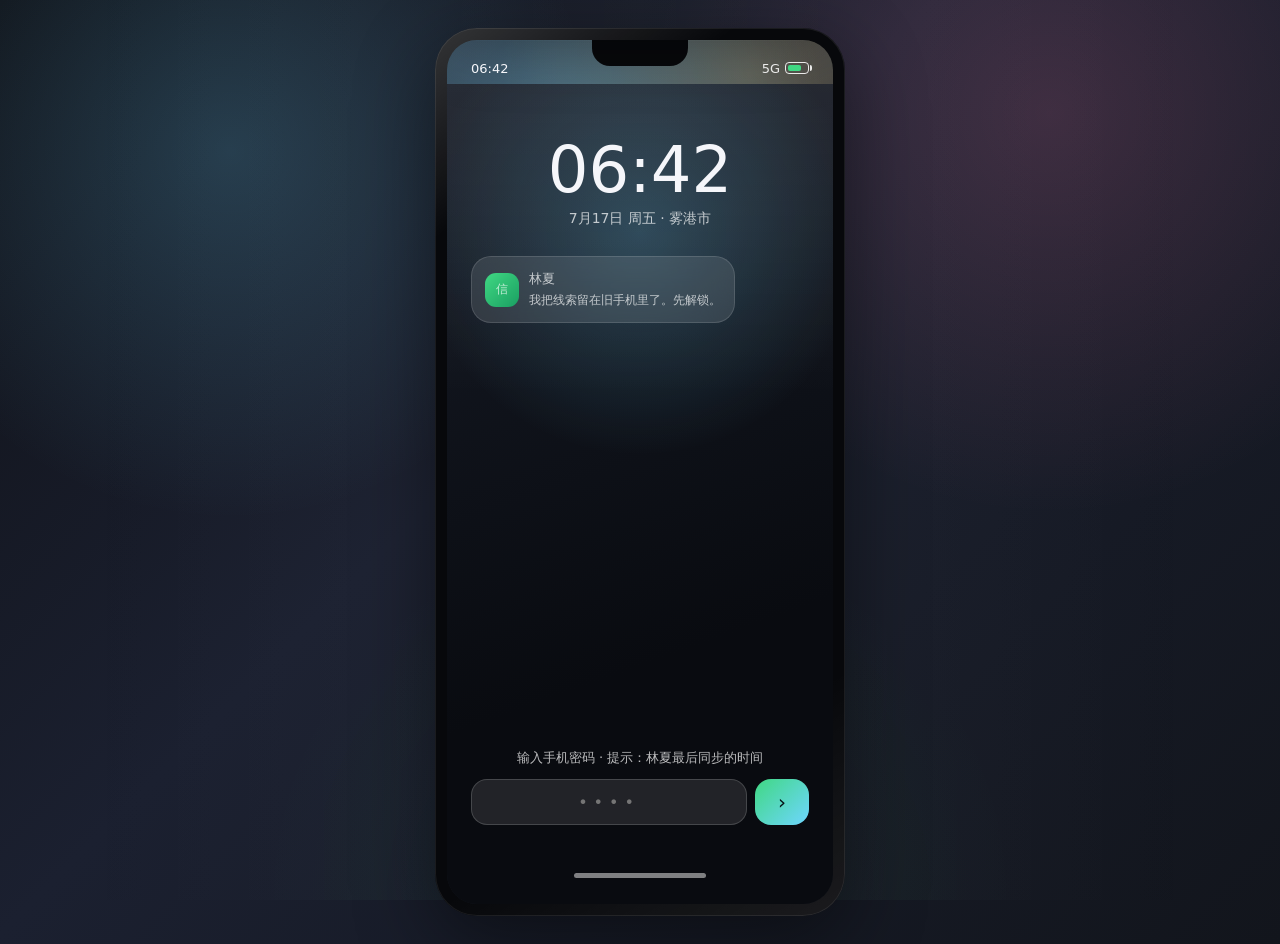
==== index.html @ 5746ee46 "Add files via upload" ====
<!doctype html>
<html lang="zh-CN">
<head>
  <meta charset="utf-8">
  <meta name="viewport" content="width=device-width, initial-scale=1">
  <title>雾港来信 - 手机解谜 MVP</title>
  <style>
    /*
      这个文件是一个“最小可玩模型”：
      - 所有界面、剧本、谜题逻辑都放在同一个 HTML 中，方便你直接打开试玩。
      - 后续正式开发时，可以把 GAME_DATA 拆成 JSON 文件，把每个 App 拆成独立组件。
      - 注释会尽量解释“为什么这样写”，而不是只解释语法。
    */

    :root {
      color-scheme: dark;
      --bg: #111318;
      --bg-soft: #191c24;
      --glass: rgba(25, 28, 36, .72);
      --glass-strong: rgba(30, 34, 44, .9);
      --line: rgba(255, 255, 255, .12);
      --text: #f5f6fa;
      --muted: #a8afbf;
      --dim: #788194;
      --green: #40d883;
      --cyan: #6ed6ff;
      --blue: #5a8cff;
      --pink: #ff7ba8;
      --amber: #ffcc66;
      --danger: #ff6b78;
      --shadow: 0 24px 80px rgba(0, 0, 0, .45);
      --radius-phone: 42px;
      --radius-app: 24px;
      --font: "Microsoft YaHei", "PingFang SC", "Noto Sans CJK SC", system-ui, sans-serif;
    }

    * {
      box-sizing: border-box;
    }

    body {
      min-height: 100vh;
      margin: 0;
      display: grid;
      place-items: center;
      overflow-x: hidden;
      color: var(--text);
      font-family: var(--font);
      background:
        radial-gradient(circle at 18% 16%, rgba(110, 214, 255, .2), transparent 28%),
        radial-gradient(circle at 82% 12%, rgba(255, 123, 168, .16), transparent 30%),
        linear-gradient(135deg, #0f1117 0%, #1b2030 42%, #12151c 100%);
    }

    body::before {
      content: "";
      position: fixed;
      inset: 0;
      pointer-events: none;
      background:
        linear-gradient(90deg, transparent, rgba(255, 255, 255, .035), transparent),
        radial-gradient(circle at 50% 100%, rgba(64, 216, 131, .08), transparent 34%);
      opacity: .8;
    }

    button,
    input {
      font: inherit;
    }

    button {
      cursor: pointer;
      border: 0;
      color: inherit;
      -webkit-tap-highlight-color: transparent;
    }

    .stage {
      width: min(100vw, 520px);
      min-height: 100vh;
      display: flex;
      align-items: center;
      justify-content: center;
      padding: 28px;
    }

    .progress-list {
      display: grid;
      gap: 10px;
      margin-top: 26px;
    }

    .progress-item {
      display: flex;
      align-items: center;
      gap: 10px;
      color: var(--muted);
      line-height: 1.5;
    }

    .progress-dot {
      width: 10px;
      height: 10px;
      border-radius: 50%;
      background: rgba(255, 255, 255, .22);
      box-shadow: 0 0 0 4px rgba(255, 255, 255, .04);
      flex: 0 0 auto;
    }

    .progress-item.done {
      color: var(--text);
    }

    .progress-item.done .progress-dot {
      background: var(--green);
      box-shadow: 0 0 0 4px rgba(64, 216, 131, .16);
    }

    .phone-shell {
      width: min(100%, 410px);
      aspect-ratio: 9 / 19.5;
      margin-inline: auto;
      padding: 12px;
      border-radius: var(--radius-phone);
      background:
        linear-gradient(145deg, rgba(255, 255, 255, .18), transparent 18%),
        linear-gradient(330deg, rgba(255, 255, 255, .08), transparent 22%),
        #07080b;
      box-shadow: var(--shadow), inset 0 0 0 1px rgba(255, 255, 255, .08);
      position: relative;
      animation: phoneRise .45s ease both;
    }

    .phone {
      height: 100%;
      overflow: hidden;
      border-radius: calc(var(--radius-phone) - 12px);
      position: relative;
      background:
        linear-gradient(180deg, rgba(255, 255, 255, .1), transparent 34%),
        radial-gradient(circle at 30% 10%, rgba(110, 214, 255, .35), transparent 32%),
        radial-gradient(circle at 78% 4%, rgba(255, 204, 102, .24), transparent 28%),
        linear-gradient(160deg, #1b2433, #0d1119 58%, #171922);
    }

    .speaker {
      width: 96px;
      height: 26px;
      border-radius: 0 0 18px 18px;
      background: #07080b;
      position: absolute;
      top: 0;
      left: 50%;
      z-index: 20;
      transform: translateX(-50%);
    }

    .status-bar {
      height: 44px;
      padding: 12px 24px 0;
      display: flex;
      align-items: center;
      justify-content: space-between;
      font-size: 13px;
      font-weight: 500;
      position: relative;
      z-index: 42;
    }

    .shade-grip {
      position: absolute;
      left: 50%;
      top: 7px;
      width: 116px;
      height: 28px;
      transform: translateX(-50%);
      border-radius: 0 0 18px 18px;
      background: transparent;
      z-index: 44;
      cursor: grab;
    }

    .signal {
      display: flex;
      align-items: center;
      gap: 5px;
      color: rgba(255, 255, 255, .88);
    }

    .battery {
      width: 24px;
      height: 12px;
      border: 1.5px solid currentColor;
      border-radius: 4px;
      padding: 2px;
      position: relative;
    }

    .battery::after {
      content: "";
      width: 2px;
      height: 6px;
      border-radius: 0 2px 2px 0;
      background: currentColor;
      position: absolute;
      right: -4px;
      top: 2px;
    }

    .battery span {
      display: block;
      width: 72%;
      height: 100%;
      border-radius: 2px;
      background: var(--green);
    }

    .screen {
      position: absolute;
      inset: 44px 0 0;
      display: flex;
      flex-direction: column;
    }

    .home-screen,
    .app-screen,
    .lock-screen {
      position: absolute;
      inset: 0;
      display: none;
      animation: appIn .22s ease both;
    }

    .home-screen.active,
    .app-screen.active,
    .lock-screen.active {
      display: flex;
    }

    .lock-screen {
      z-index: 32;
      flex-direction: column;
      justify-content: space-between;
      padding: 54px 24px 26px;
      background:
        linear-gradient(180deg, rgba(255, 255, 255, .08), transparent 38%),
        radial-gradient(circle at 50% 18%, rgba(110, 214, 255, .24), transparent 32%),
        linear-gradient(160deg, #161b26, #090b10 68%);
    }

    .lock-top {
      text-align: center;
    }

    .lock-time {
      font-size: 64px;
      line-height: 1;
      font-weight: 500;
    }

    .lock-date {
      margin-top: 8px;
      color: rgba(255, 255, 255, .72);
      font-size: 14px;
    }

    .lock-notice {
      margin-top: 28px;
      padding: 13px;
      border-radius: 20px;
      display: flex;
      align-items: center;
      gap: 10px;
      text-align: left;
      background: rgba(255, 255, 255, .11);
      border: 1px solid rgba(255, 255, 255, .13);
      backdrop-filter: blur(16px);
      animation: notifyIn .55s ease both .25s;
    }

    .lock-unlock {
      display: grid;
      gap: 12px;
    }

    .lock-hint {
      text-align: center;
      color: rgba(255, 255, 255, .72);
      font-size: 13px;
    }

    .lock-pass {
      display: grid;
      grid-template-columns: 1fr auto;
      gap: 8px;
    }

    .lock-pass input {
      min-width: 0;
      height: 46px;
      border: 1px solid rgba(255, 255, 255, .16);
      border-radius: 16px;
      padding: 0 14px;
      background: rgba(255, 255, 255, .1);
      color: var(--text);
      outline: none;
      text-align: center;
      letter-spacing: 6px;
    }

    .lock-pass input:focus {
      border-color: rgba(110, 214, 255, .72);
      box-shadow: 0 0 0 4px rgba(110, 214, 255, .13);
    }

    .unlock-btn {
      width: 54px;
      height: 46px;
      border-radius: 16px;
      background: linear-gradient(135deg, var(--green), var(--cyan));
      color: #071015;
      font-size: 20px;
    }

    .lock-error {
      min-height: 20px;
      color: var(--danger);
      text-align: center;
      font-size: 12px;
    }

    .swipe-pill {
      width: 132px;
      height: 5px;
      margin: 4px auto 0;
      border-radius: 999px;
      background: rgba(255, 255, 255, .48);
      animation: breathe 1.8s ease-in-out infinite;
    }

    .home-screen {
      flex-direction: column;
      padding: 26px 24px 22px;
    }

    .date-card {
      margin-top: 12px;
    }

    .date-card .time {
      font-size: 54px;
      line-height: 1;
      font-weight: 500;
      letter-spacing: 0;
    }

    .date-card .date {
      margin-top: 6px;
      color: rgba(255, 255, 255, .72);
      font-size: 14px;
    }

    .notice {
      margin-top: 18px;
      display: flex;
      align-items: center;
      gap: 10px;
      padding: 12px;
      border-radius: 18px;
      background: rgba(255, 255, 255, .1);
      backdrop-filter: blur(14px);
      border: 1px solid rgba(255, 255, 255, .12);
      animation: notifyIn .45s ease both .15s;
    }

    .notice-icon {
      width: 34px;
      height: 34px;
      border-radius: 11px;
      display: grid;
      place-items: center;
      background: linear-gradient(135deg, var(--green), #1a9f62);
      font-size: 18px;
    }

    .notice b {
      display: block;
      font-size: 13px;
      font-weight: 500;
    }

    .notice span {
      color: rgba(255, 255, 255, .72);
      font-size: 12px;
    }

    .app-grid {
      margin-top: auto;
      display: grid;
      grid-template-columns: repeat(4, 1fr);
      gap: 20px 14px;
    }

    .app-icon {
      display: grid;
      justify-items: center;
      gap: 7px;
      background: transparent;
      padding: 0;
    }

    .icon-tile {
      width: 54px;
      height: 54px;
      border-radius: 16px;
      display: grid;
      place-items: center;
      font-size: 25px;
      box-shadow: 0 12px 24px rgba(0, 0, 0, .24), inset 0 1px 0 rgba(255, 255, 255, .28);
      position: relative;
      transition: transform .16s ease, filter .16s ease;
    }

    .app-icon:active .icon-tile,
    .choice-btn:active,
    .small-btn:active,
    .back-btn:active,
    .desktop-btn:active,
    .notice:active,
    .photo-card:active {
      transform: scale(.96);
      filter: brightness(1.12);
    }

    .app-icon > span:not(.icon-tile) {
      max-width: 68px;
      color: rgba(255, 255, 255, .88);
      font-size: 12px;
      text-shadow: 0 1px 5px rgba(0, 0, 0, .55);
      white-space: nowrap;
      overflow: hidden;
      text-overflow: ellipsis;
    }

    .badge {
      min-width: 18px;
      height: 18px;
      padding: 0 5px;
      border-radius: 9px;
      display: grid;
      place-items: center;
      position: absolute;
      right: -6px;
      top: -5px;
      background: var(--danger);
      color: white;
      font-size: 11px;
      box-shadow: 0 4px 10px rgba(0, 0, 0, .32);
    }

    .dock {
      margin-top: 22px;
      padding: 12px 14px;
      display: grid;
      grid-template-columns: repeat(5, 1fr);
      gap: 10px;
      border-radius: 28px;
      background: rgba(255, 255, 255, .12);
      border: 1px solid rgba(255, 255, 255, .1);
      backdrop-filter: blur(18px);
    }

    .app-screen {
      flex-direction: column;
      background: var(--bg);
    }

    .notification-shade {
      position: absolute;
      inset: -44px 0 auto;
      min-height: 390px;
      padding: 58px 16px 18px;
      border-radius: 0 0 30px 30px;
      background: rgba(14, 17, 24, .86);
      border-bottom: 1px solid rgba(255, 255, 255, .12);
      backdrop-filter: blur(24px);
      box-shadow: 0 28px 70px rgba(0, 0, 0, .42);
      transform: translateY(-108%);
      transition: transform .32s cubic-bezier(.2, .8, .2, 1);
      z-index: 40;
    }

    .notification-shade.open {
      transform: translateY(0);
    }

    .shade-header {
      display: flex;
      align-items: center;
      justify-content: space-between;
      color: rgba(255, 255, 255, .78);
      font-size: 13px;
      margin-bottom: 14px;
    }

    .quick-grid {
      display: grid;
      grid-template-columns: repeat(4, 1fr);
      gap: 10px;
      margin-bottom: 14px;
    }

    .quick-toggle {
      height: 58px;
      border-radius: 18px;
      display: grid;
      place-items: center;
      gap: 3px;
      background: rgba(255, 255, 255, .09);
      color: rgba(255, 255, 255, .86);
      font-size: 12px;
    }

    .quick-toggle.on {
      background: linear-gradient(135deg, rgba(64, 216, 131, .92), rgba(110, 214, 255, .78));
      color: #061015;
    }

    .shade-card {
      display: flex;
      gap: 10px;
      padding: 12px;
      border-radius: 18px;
      margin-bottom: 10px;
      background: rgba(255, 255, 255, .1);
      border: 1px solid rgba(255, 255, 255, .1);
      text-align: left;
      width: 100%;
    }

    .shade-card b,
    .lock-notice b {
      display: block;
      margin-bottom: 3px;
      font-size: 13px;
      font-weight: 500;
    }

    .shade-card span,
    .lock-notice span {
      color: rgba(255, 255, 255, .7);
      font-size: 12px;
      line-height: 1.45;
    }

    .shade-close {
      width: 118px;
      height: 5px;
      margin: 14px auto 0;
      border-radius: 999px;
      background: rgba(255, 255, 255, .42);
      display: block;
    }

    .app-header {
      min-height: 52px;
      padding: 8px 12px;
      display: grid;
      grid-template-columns: 42px 1fr 42px;
      align-items: center;
      border-bottom: 1px solid var(--line);
      background: rgba(20, 22, 29, .92);
    }

    .app-title {
      text-align: center;
      font-size: 15px;
      font-weight: 500;
    }

    .back-btn,
    .small-btn,
    .home-indicator-btn {
      border-radius: 14px;
      background: rgba(255, 255, 255, .08);
      min-height: 36px;
    }

    .back-btn {
      width: 38px;
    }

    .small-btn {
      padding: 0 12px;
      color: var(--muted);
      font-size: 12px;
    }

    .app-body {
      min-height: 0;
      flex: 1;
      overflow: auto;
    }

    .bottom-home {
      height: 24px;
      display: grid;
      place-items: center;
      background: rgba(0, 0, 0, .12);
    }

    .home-indicator-btn {
      width: 128px;
      height: 5px;
      min-height: 5px;
      border-radius: 999px;
      background: rgba(255, 255, 255, .42);
      padding: 0;
    }

    .chat-layout {
      display: grid;
      grid-template-rows: auto 1fr auto;
      height: 100%;
    }

    .contact-card {
      display: flex;
      align-items: center;
      gap: 12px;
      padding: 12px 14px;
      border-bottom: 1px solid var(--line);
      background: rgba(255, 255, 255, .03);
    }

    .avatar {
      width: 42px;
      height: 42px;
      border-radius: 15px;
      display: grid;
      place-items: center;
      background: linear-gradient(135deg, #7bdcff, #5a8cff);
      color: #07111f;
      font-weight: 500;
    }

    .contact-card b {
      display: block;
      font-size: 14px;
      font-weight: 500;
    }

    .contact-card span {
      color: var(--muted);
      font-size: 12px;
    }

    .messages {
      padding: 14px;
      overflow: auto;
      background:
        linear-gradient(rgba(255, 255, 255, .025) 1px, transparent 1px),
        linear-gradient(90deg, rgba(255, 255, 255, .025) 1px, transparent 1px),
        #11141b;
      background-size: 22px 22px;
    }

    .msg {
      max-width: 82%;
      margin-bottom: 10px;
      display: flex;
      flex-direction: column;
      gap: 3px;
      animation: messageIn .24s ease both;
    }

    .msg.npc {
      align-items: flex-start;
    }

    .msg.player {
      align-items: flex-end;
      margin-left: auto;
    }

    .bubble {
      padding: 10px 12px;
      border-radius: 16px;
      font-size: 14px;
      line-height: 1.55;
      white-space: pre-wrap;
      box-shadow: 0 8px 18px rgba(0, 0, 0, .14);
    }

    .npc .bubble {
      border-top-left-radius: 5px;
      background: #272b35;
    }

    .player .bubble {
      border-top-right-radius: 5px;
      background: linear-gradient(135deg, #2ecb78, #1b9f5f);
      color: #06130d;
    }

    .msg-time {
      padding: 0 4px;
      color: var(--dim);
      font-size: 11px;
    }

    .choice-panel {
      padding: 10px 12px 12px;
      display: grid;
      gap: 8px;
      border-top: 1px solid var(--line);
      background: rgba(20, 22, 29, .96);
    }

    .choice-btn {
      min-height: 40px;
      padding: 8px 12px;
      border-radius: 14px;
      background: rgba(255, 255, 255, .08);
      color: var(--text);
      text-align: left;
      line-height: 1.4;
      transition: transform .14s ease, filter .14s ease, background .14s ease;
    }

    .choice-btn.primary {
      background: linear-gradient(135deg, rgba(64, 216, 131, .95), rgba(68, 190, 255, .9));
      color: #061015;
    }

    .empty-hint {
      padding: 14px;
      color: var(--muted);
      font-size: 13px;
      line-height: 1.7;
      text-align: center;
    }

    .notes-list,
    .social-list,
    .gallery {
      padding: 14px;
      display: grid;
      gap: 12px;
    }

    .doc-card,
    .post-card,
    .photo-card,
    .browser-result,
    .video-card {
      border: 1px solid var(--line);
      border-radius: 18px;
      background: rgba(255, 255, 255, .055);
      overflow: hidden;
    }

    .doc-card {
      padding: 14px;
    }

    .doc-card h3,
    .post-card h3 {
      margin: 0 0 8px;
      font-size: 15px;
      font-weight: 500;
    }

    .doc-card p,
    .post-card p,
    .browser-result p {
      margin: 0;
      color: var(--muted);
      font-size: 13px;
      line-height: 1.7;
    }

    .doc-meta,
    .post-meta {
      margin-top: 10px;
      color: var(--dim);
      font-size: 12px;
    }

    .photo-thumb {
      aspect-ratio: 4 / 3;
      position: relative;
      display: grid;
      place-items: center;
      overflow: hidden;
      background:
        linear-gradient(135deg, rgba(110, 214, 255, .5), transparent 40%),
        linear-gradient(315deg, rgba(255, 204, 102, .45), transparent 38%),
        #252936;
    }

    .photo-thumb::before {
      content: "";
      width: 76%;
      height: 58%;
      border-radius: 10px;
      border: 2px solid rgba(255, 255, 255, .38);
      transform: rotate(-3deg);
    }

    .photo-label {
      padding: 12px;
      display: flex;
      align-items: center;
      justify-content: space-between;
      gap: 12px;
      color: var(--muted);
      font-size: 13px;
    }

    .photo-label b {
      color: var(--text);
      font-weight: 500;
    }

    .clue-chip {
      padding: 4px 8px;
      border-radius: 999px;
      background: rgba(255, 204, 102, .16);
      color: var(--amber);
      font-size: 12px;
      white-space: nowrap;
    }

    .post-card {
      padding: 14px;
    }

    .post-image {
      height: 116px;
      margin-top: 12px;
      border-radius: 14px;
      display: grid;
      place-items: center;
      background:
        linear-gradient(90deg, rgba(255, 255, 255, .08) 1px, transparent 1px),
        linear-gradient(rgba(255, 255, 255, .08) 1px, transparent 1px),
        linear-gradient(135deg, rgba(90, 140, 255, .35), rgba(255, 123, 168, .2));
      background-size: 20px 20px, 20px 20px, auto;
      color: rgba(255, 255, 255, .72);
      font-size: 13px;
    }

    .browser {
      padding: 14px;
    }

    .search-row {
      display: flex;
      gap: 8px;
      position: sticky;
      top: 0;
      padding-bottom: 12px;
      background: var(--bg);
      z-index: 2;
    }

    .search-row input,
    .passcode input {
      min-width: 0;
      flex: 1;
      height: 42px;
      border: 1px solid var(--line);
      border-radius: 14px;
      padding: 0 12px;
      background: rgba(255, 255, 255, .08);
      color: var(--text);
      outline: none;
    }

    .search-row input:focus,
    .passcode input:focus {
      border-color: rgba(110, 214, 255, .65);
      box-shadow: 0 0 0 3px rgba(110, 214, 255, .12);
    }

    .browser-result {
      padding: 13px;
      margin-bottom: 10px;
    }

    .browser-result b {
      display: block;
      margin-bottom: 4px;
      color: var(--cyan);
      font-weight: 500;
    }

    .browser-result small {
      display: block;
      margin-bottom: 6px;
      color: var(--green);
    }

    .locked {
      display: grid;
      gap: 14px;
      align-content: center;
      height: 100%;
      padding: 24px;
      text-align: center;
    }

    .lock-icon {
      width: 76px;
      height: 76px;
      margin: 0 auto;
      border-radius: 24px;
      display: grid;
      place-items: center;
      background: rgba(255, 255, 255, .08);
      font-size: 34px;
    }

    .locked h2 {
      margin: 0;
      font-size: 22px;
      font-weight: 500;
    }

    .locked p {
      margin: 0;
      color: var(--muted);
      line-height: 1.7;
      font-size: 13px;
    }

    .passcode {
      display: flex;
      gap: 8px;
    }

    .error {
      min-height: 20px;
      color: var(--danger);
      font-size: 12px;
    }

    .ending {
      padding: 18px;
      display: grid;
      gap: 14px;
    }

    .ending-banner {
      min-height: 180px;
      border-radius: 22px;
      display: grid;
      place-items: center;
      text-align: center;
      padding: 18px;
      background:
        radial-gradient(circle at 50% 18%, rgba(64, 216, 131, .42), transparent 28%),
        linear-gradient(135deg, rgba(90, 140, 255, .26), rgba(255, 123, 168, .18));
      border: 1px solid var(--line);
    }

    .ending-banner h2 {
      margin: 0 0 8px;
      font-size: 26px;
      font-weight: 500;
    }

    .ending-banner p {
      margin: 0;
      color: var(--muted);
      line-height: 1.7;
    }

    .video-card {
      padding: 14px;
    }

    .video-box {
      height: 150px;
      border-radius: 16px;
      display: grid;
      place-items: center;
      background:
        linear-gradient(135deg, rgba(255, 255, 255, .12), transparent),
        #0b0d12;
      position: relative;
      overflow: hidden;
    }

    .video-box::before,
    .video-box::after {
      content: "";
      position: absolute;
      inset: 18px;
      border: 1px solid rgba(255, 255, 255, .08);
      border-radius: 14px;
    }

    .play {
      width: 58px;
      height: 58px;
      border-radius: 50%;
      display: grid;
      place-items: center;
      background: rgba(255, 255, 255, .16);
      backdrop-filter: blur(12px);
      font-size: 22px;
    }

    .reset-row {
      display: flex;
      gap: 10px;
      flex-wrap: wrap;
      margin-top: 18px;
    }

    .help-page {
      padding: 14px;
      display: grid;
      gap: 12px;
    }

    .help-hero {
      padding: 16px;
      border-radius: 22px;
      background:
        radial-gradient(circle at 82% 12%, rgba(110, 214, 255, .28), transparent 34%),
        rgba(255, 255, 255, .06);
      border: 1px solid var(--line);
    }

    .help-hero h2 {
      margin: 0 0 8px;
      font-size: 24px;
      font-weight: 500;
    }

    .help-hero p,
    .help-card p {
      margin: 0;
      color: var(--muted);
      line-height: 1.7;
      font-size: 13px;
    }

    .help-card {
      padding: 14px;
      border-radius: 18px;
      border: 1px solid var(--line);
      background: rgba(255, 255, 255, .055);
    }

    .help-card h3 {
      margin: 0 0 9px;
      font-size: 15px;
      font-weight: 500;
    }

    .desktop-btn {
      min-height: 42px;
      padding: 0 16px;
      border-radius: 14px;
      background: rgba(255, 255, 255, .1);
      border: 1px solid rgba(255, 255, 255, .12);
    }

    .desktop-btn.primary {
      background: linear-gradient(135deg, var(--green), var(--cyan));
      color: #071015;
      border-color: transparent;
    }

    .toast {
      position: absolute;
      left: 18px;
      right: 18px;
      top: 52px;
      z-index: 46;
      display: flex;
      align-items: center;
      gap: 10px;
      padding: 12px;
      border-radius: 18px;
      background: rgba(28, 32, 42, .92);
      border: 1px solid rgba(255, 255, 255, .12);
      box-shadow: 0 18px 45px rgba(0, 0, 0, .32);
      backdrop-filter: blur(18px);
      animation: toastDrop 3.2s ease both;
      pointer-events: none;
    }

    @keyframes phoneRise {
      from { transform: translateY(16px) scale(.985); opacity: 0; }
      to { transform: translateY(0) scale(1); opacity: 1; }
    }

    @keyframes appIn {
      from { transform: translateY(10px); opacity: .6; }
      to { transform: translateY(0); opacity: 1; }
    }

    @keyframes notifyIn {
      from { transform: translateY(-8px); opacity: 0; }
      to { transform: translateY(0); opacity: 1; }
    }

    @keyframes messageIn {
      from { transform: translateY(6px) scale(.98); opacity: 0; }
      to { transform: translateY(0) scale(1); opacity: 1; }
    }

    @keyframes toastDrop {
      0% { transform: translateY(-22px); opacity: 0; }
      12%, 78% { transform: translateY(0); opacity: 1; }
      100% { transform: translateY(-18px); opacity: 0; }
    }

    @keyframes breathe {
      0%, 100% { opacity: .45; transform: scaleX(.88); }
      50% { opacity: .9; transform: scaleX(1); }
    }

    @media (max-width: 820px) {
      body {
        display: block;
      }

      .stage {
        min-height: 100vh;
        padding: 16px;
      }

      .phone-shell {
        width: min(100%, 390px);
      }
    }

    @media (max-width: 420px) {
      .stage {
        padding: 0;
      }

      .phone-shell {
        width: 100%;
        min-height: 100vh;
        aspect-ratio: auto;
        border-radius: 0;
        padding: 0;
      }

      .phone {
        border-radius: 0;
      }

      .speaker {
        display: none;
      }
    }
  </style>
</head>
<body>
  <main class="stage">
    <section class="phone-shell" aria-label="模拟手机">
      <div class="phone">
        <div class="speaker" aria-hidden="true"></div>
        <div class="status-bar">
          <button class="shade-grip" type="button" id="shadeGrip" aria-label="打开通知栏"></button>
          <span id="clock">22:17</span>
          <span class="signal">
            5G
            <span class="battery" aria-hidden="true"><span></span></span>
          </span>
        </div>

        <div class="screen">
          <section id="lockScreen" class="lock-screen active">
            <div class="lock-top">
              <div class="lock-time" id="lockTime">22:17</div>
              <div class="lock-date">7月17日 周五 · 雾港市</div>
              <button class="lock-notice" type="button" data-lock-open-chat>
                <span class="notice-icon">信</span>
                <span>
                  <b>林夏</b>
                  <span>我把线索留在旧手机里了。先解锁。</span>
                </span>
              </button>
            </div>

            <div class="lock-unlock">
              <div class="lock-hint">输入手机密码 · 提示：林夏最后同步的时间</div>
              <div class="lock-pass">
                <input id="phonePassInput" type="password" inputmode="numeric" maxlength="4" placeholder="••••" aria-label="手机解锁密码">
                <button class="unlock-btn" type="button" id="phoneUnlockBtn" aria-label="解锁手机">›</button>
              </div>
              <div class="lock-error" id="phoneLockError"></div>
              <div class="swipe-pill"></div>
            </div>
          </section>

          <div id="notificationShade" class="notification-shade" aria-hidden="true">
            <div class="shade-header">
              <span id="shadeDate">7月17日 周五</span>
              <span>旧手机</span>
            </div>
            <div class="quick-grid" aria-label="快捷开关">
              <button class="quick-toggle on" type="button">5G<br>在线</button>
              <button class="quick-toggle on" type="button">定位<br>开启</button>
              <button class="quick-toggle" type="button">静音<br>关闭</button>
              <button class="quick-toggle" type="button">电量<br>72%</button>
            </div>
            <button class="shade-card" type="button" data-open-app="chat">
              <span class="notice-icon">信</span>
              <span>
                <b>微讯 · 林夏</b>
                <span id="shadeNoticeText">我把线索留在旧手机里了。</span>
              </span>
            </button>
            <button class="shade-card" type="button" data-open-app="help">
              <span class="notice-icon" style="background:linear-gradient(135deg,#6ed6ff,#5a8cff)">?</span>
              <span>
                <b>系统帮助</b>
                <span>忘记下一步时，可以在帮助里看当前进度和提示。</span>
              </span>
            </button>
            <button class="shade-close" type="button" id="shadeClose" aria-label="收起通知栏"></button>
          </div>

          <section id="homeScreen" class="home-screen">
            <div class="date-card">
              <div class="time" id="homeTime">22:17</div>
              <div class="date">7月17日 周五 · 雾港市</div>
            </div>

            <button class="notice" type="button" data-open-app="chat">
              <span class="notice-icon">信</span>
              <span>
                <b>林夏</b>
                <span id="noticeText">我把线索留在旧手机里了。</span>
              </span>
            </button>

            <div class="app-grid" aria-label="手机桌面应用">
              <button class="app-icon" type="button" data-open-app="chat">
                <span class="icon-tile" style="background:linear-gradient(135deg,#40d883,#159c5b)">微<span id="chatBadge" class="badge">1</span></span>
                <span>微讯</span>
              </button>
              <button class="app-icon" type="button" data-open-app="gallery">
                <span class="icon-tile" style="background:linear-gradient(135deg,#ffcc66,#ff7ba8)">相</span>
                <span>相册</span>
              </button>
              <button class="app-icon" type="button" data-open-app="docs">
                <span class="icon-tile" style="background:linear-gradient(135deg,#6ed6ff,#5a8cff)">档</span>
                <span>文档</span>
              </button>
              <button class="app-icon" type="button" data-open-app="browser">
                <span class="icon-tile" style="background:linear-gradient(135deg,#8ee7ff,#6f87ff)">搜</span>
                <span>浏览器</span>
              </button>
              <button class="app-icon" type="button" data-open-app="social">
                <span class="icon-tile" style="background:linear-gradient(135deg,#ff8fb8,#a88bff)">圈</span>
                <span>朋友圈</span>
              </button>
              <button class="app-icon" type="button" data-open-app="videos">
                <span class="icon-tile" style="background:linear-gradient(135deg,#303646,#111318)">影</span>
                <span>视频</span>
              </button>
              <button class="app-icon" type="button" data-open-app="vault">
                <span class="icon-tile" style="background:linear-gradient(135deg,#343946,#1b1f29)">锁</span>
                <span>私密箱</span>
              </button>
              <button class="app-icon" type="button" data-open-app="ending">
                <span class="icon-tile" style="background:linear-gradient(135deg,#222734,#424a5d)">终</span>
                <span>结局</span>
              </button>
              <button class="app-icon" type="button" data-open-app="help">
                <span class="icon-tile" style="background:linear-gradient(135deg,#6ed6ff,#5a8cff)">?</span>
                <span>帮助</span>
              </button>
            </div>

            <div class="dock">
              <button class="app-icon" type="button" data-open-app="chat">
                <span class="icon-tile" style="background:linear-gradient(135deg,#40d883,#159c5b)">微</span>
              </button>
              <button class="app-icon" type="button" data-open-app="browser">
                <span class="icon-tile" style="background:linear-gradient(135deg,#8ee7ff,#6f87ff)">搜</span>
              </button>
              <button class="app-icon" type="button" data-open-app="docs">
                <span class="icon-tile" style="background:linear-gradient(135deg,#6ed6ff,#5a8cff)">档</span>
              </button>
              <button class="app-icon" type="button" data-open-app="vault">
                <span class="icon-tile" style="background:linear-gradient(135deg,#343946,#1b1f29)">锁</span>
              </button>
              <button class="app-icon" type="button" data-open-app="help">
                <span class="icon-tile" style="background:linear-gradient(135deg,#6ed6ff,#5a8cff)">?</span>
              </button>
            </div>
          </section>

          <section id="appScreen" class="app-screen" aria-live="polite">
            <header class="app-header">
              <button class="back-btn" type="button" id="backBtn" aria-label="返回桌面">‹</button>
              <div class="app-title" id="appTitle">应用</div>
              <button class="small-btn" type="button" id="hintBtn">提示</button>
            </header>
            <div class="app-body" id="appBody"></div>
            <div class="bottom-home">
              <button class="home-indicator-btn" type="button" id="homeBtn" aria-label="回到桌面"></button>
            </div>
          </section>
        </div>
      </div>
    </section>
  </main>

  <script>
    /*
      =====================
      一、内容与谜题数据
      =====================
      这里是原型最重要的“内容层”。
      正式项目中建议把这些数据拆到 data/*.json，让编剧可以只改文本，不碰逻辑代码。
    */
    const GAME_DATA = {
      phonePassword: "2217",
      password: "0717",
      apps: {
        chat: "微讯",
        gallery: "相册",
        docs: "文档",
        browser: "浏览器",
        social: "朋友圈",
        videos: "视频",
        vault: "私密箱",
        ending: "结局",
        help: "帮助"
      },
      progress: [
        { key: "openedChat", text: "读过林夏的第一条消息" },
        { key: "viewedPhoto", text: "在旧相册里发现码头照片" },
        { key: "searchedPier", text: "搜索过“雾港旧码头”" },
        { key: "readDoc", text: "读过未命名档案" },
        { key: "unlockedVault", text: "打开私密箱" }
      ],
      chatOpening: [
        "你终于上线了。",
        "别相信朋友圈里那条“出差”的动态。",
        "我把真正的线索留在旧手机里：先看相册，找一张拍坏的码头照片。"
      ],
      photoClue: "照片背面有一行小字：雾港旧码头，7月17日，别迟到。",
      docText: "未命名档案\n\n项目代号：回声。\n最后同步时间：07/17 22:17。\n备注：林夏只会把重要东西锁进四位日期里。",
      browserResults: [
        {
          title: "雾港旧码头停运公告",
          url: "local.search/wugang-pier",
          text: "旧码头在 7 月 17 日晚出现短暂停电，监控记录缺失 17 分钟。"
        },
        {
          title: "本地论坛：有人听见回声吗？",
          url: "local.search/forum-echo",
          text: "匿名用户提到“回声计划”的交接地点可能就在旧码头仓库。"
        }
      ]
    };

    /*
      =====================
      二、游戏状态
      =====================
      state 记录玩家已经看过哪些线索、是否解锁结局等。
      localStorage 负责自动存档：刷新页面后仍然保留进度。
    */
    const defaultState = {
      phoneUnlocked: false,
      openedChat: false,
      viewedPhoto: false,
      searchedPier: false,
      readDoc: false,
      unlockedVault: false,
      endingSeen: false,
      chatStep: 0,
      activeApp: null
    };

    const STORAGE_KEY = "fogport-phone-mystery-mvp";
    let state = loadState();

    function loadState() {
      const saved = localStorage.getItem(STORAGE_KEY);
      if (!saved) return { ...defaultState };
      try {
        return { ...defaultState, ...JSON.parse(saved) };
      } catch {
        return { ...defaultState };
      }
    }

    function saveState() {
      localStorage.setItem(STORAGE_KEY, JSON.stringify(state));
      renderProgress();
      updateBadges();
    }

    /*
      =====================
      三、基础 DOM 工具
      =====================
      小项目可以直接操作 DOM；后续变复杂后，可以迁移成 React/Vue 的组件状态。
    */
    const $ = (selector) => document.querySelector(selector);
    const appBody = $("#appBody");
    const appTitle = $("#appTitle");
    const lockScreen = $("#lockScreen");
    const homeScreen = $("#homeScreen");
    const appScreen = $("#appScreen");
    const notificationShade = $("#notificationShade");

    function escapeHtml(text) {
      return String(text)
        .replaceAll("&", "&amp;")
        .replaceAll("<", "&lt;")
        .replaceAll(">", "&gt;")
        .replaceAll('"', "&quot;")
        .replaceAll("'", "&#039;");
    }

    function mark(key) {
      state[key] = true;
      saveState();
    }

    function showToast(title, text) {
      const oldToast = $(".toast");
      if (oldToast) oldToast.remove();
      const toast = document.createElement("div");
      toast.className = "toast";
      toast.innerHTML = `
        <span class="notice-icon">信</span>
        <span>
          <b>${escapeHtml(title)}</b>
          <span>${escapeHtml(text)}</span>
        </span>
      `;
      $(".phone").appendChild(toast);
      setTimeout(() => toast.remove(), 3300);
    }

    /*
      =====================
      四、导航系统
      =====================
      openApp 根据 app 名称渲染不同模拟应用。
      每个 App 都是一个 renderXxx 函数，这样后续添加“邮箱”“短信”“地图”会很直观。
    */
    function openApp(appName) {
      if (!state.phoneUnlocked) {
        $("#phoneLockError").textContent = "先解锁手机。提示：最后同步时间是 22:17。";
        $("#phonePassInput").focus();
        return;
      }

      state.activeApp = appName;
      closeNotificationShade();
      lockScreen.classList.remove("active");
      homeScreen.classList.remove("active");
      appScreen.classList.add("active");
      appTitle.textContent = GAME_DATA.apps[appName] || "应用";

      const renderMap = {
        chat: renderChat,
        gallery: renderGallery,
        docs: renderDocs,
        browser: renderBrowser,
        social: renderSocial,
        videos: renderVideos,
        vault: renderVault,
        ending: renderEnding,
        help: renderHelp
      };

      renderMap[appName]();
      saveState();
    }

    function goHome() {
      state.activeApp = null;
      closeNotificationShade();
      lockScreen.classList.remove("active");
      appScreen.classList.remove("active");
      homeScreen.classList.add("active");
      saveState();
    }

    function initScreen() {
      if (state.phoneUnlocked) {
        lockScreen.classList.remove("active");
        homeScreen.classList.add("active");
      } else {
        lockScreen.classList.add("active");
        homeScreen.classList.remove("active");
        appScreen.classList.remove("active");
      }
    }

    function unlockPhone() {
      const value = $("#phonePassInput").value.trim();
      if (value === GAME_DATA.phonePassword) {
        state.phoneUnlocked = true;
        saveState();
        $("#phoneLockError").textContent = "";
        goHome();
        showToast("微讯 · 林夏", "你终于上线了。");
      } else {
        $("#phoneLockError").textContent = "手机密码不对。提示：林夏最后同步的时间。";
        $("#phonePassInput").select();
      }
    }

    function toggleNotificationShade(forceOpen) {
      if (!state.phoneUnlocked) {
        $("#phoneLockError").textContent = "通知栏已锁定，先输入手机密码。";
        return;
      }
      const shouldOpen = typeof forceOpen === "boolean" ? forceOpen : !notificationShade.classList.contains("open");
      notificationShade.classList.toggle("open", shouldOpen);
      notificationShade.setAttribute("aria-hidden", String(!shouldOpen));
    }

    function closeNotificationShade() {
      notificationShade.classList.remove("open");
      notificationShade.setAttribute("aria-hidden", "true");
    }

    /*
      =====================
      五、聊天 App
      =====================
      这个 MVP 用“点击选项推进剧情”的方式模拟聊天。
      你以后可以把 choice 变成多分支，并让不同选择影响角色信任度。
    */
    function renderChat() {
      mark("openedChat");

      const visibleMessages = GAME_DATA.chatOpening.slice(0, Math.max(1, state.chatStep + 1));
      const messagesHtml = visibleMessages.map((text, index) => `
        <div class="msg npc">
          <div class="bubble">${escapeHtml(text)}</div>
          <div class="msg-time">${index === 0 ? "22:17" : "刚刚"}</div>
        </div>
      `).join("");

      const playerReply = state.chatStep >= 3 ? `
        <div class="msg player">
          <div class="bubble">我去查相册和旧码头。</div>
          <div class="msg-time">已发送</div>
        </div>
      ` : "";

      appBody.innerHTML = `
        <div class="chat-layout">
          <div class="contact-card">
            <div class="avatar">林</div>
            <div>
              <b>林夏</b>
              <span>${state.unlockedVault ? "在线 · 等你做最后决定" : "在线 · 消息已加密"}</span>
            </div>
          </div>
          <div class="messages" id="messages">
            ${messagesHtml}
            ${playerReply}
          </div>
          <div class="choice-panel">
            ${chatChoicesHtml()}
          </div>
        </div>
      `;

      $("#messages").scrollTop = $("#messages").scrollHeight;
    }

    function chatChoicesHtml() {
      if (state.chatStep < GAME_DATA.chatOpening.length - 1) {
        return `<button class="choice-btn primary" type="button" data-chat-next>继续听她说</button>`;
      }

      if (!state.viewedPhoto) {
        return `
          <button class="choice-btn" type="button" data-open-app="gallery">打开相册查看“拍坏的码头照片”</button>
          <button class="choice-btn" type="button" data-chat-reply>回复：我马上去找</button>
        `;
      }

      if (!state.unlockedVault) {
        return `
          <button class="choice-btn" type="button" data-open-app="browser">搜索“雾港旧码头”</button>
          <button class="choice-btn" type="button" data-open-app="vault">尝试打开私密箱</button>
        `;
      }

      return `<button class="choice-btn primary" type="button" data-open-app="ending">查看结局</button>`;
    }

    /*
      =====================
      六、相册 App
      =====================
      点击关键照片后，设置 viewedPhoto=true。
      这就是最基础的“看过某线索后解锁后续内容”。
    */
    function renderGallery() {
      appBody.innerHTML = `
        <div class="gallery">
          <button class="photo-card" type="button" data-photo="pier">
            <div class="photo-thumb"></div>
            <div class="photo-label">
              <span><b>IMG_0717</b><br>曝光失败的码头照片</span>
              ${state.viewedPhoto ? '<span class="clue-chip">已发现</span>' : '<span class="clue-chip">可疑</span>'}
            </div>
          </button>
          <button class="photo-card" type="button" data-photo="street">
            <div class="photo-thumb" style="background:linear-gradient(135deg,rgba(255,123,168,.34),rgba(90,140,255,.28)),#262a36"></div>
            <div class="photo-label">
              <span><b>IMG_0709</b><br>雨夜街口</span>
              <span class="clue-chip">普通</span>
            </div>
          </button>
        </div>
      `;
    }

    function inspectPhoto(photoId) {
      if (photoId !== "pier") {
        appBody.insertAdjacentHTML("afterbegin", `<div class="empty-hint">这张照片没有明显异常。</div>`);
        return;
      }

      mark("viewedPhoto");
      appBody.innerHTML = `
        <div class="gallery">
          <div class="photo-card">
            <div class="photo-thumb"></div>
            <div class="photo-label">
              <span><b>IMG_0717</b><br>${GAME_DATA.photoClue}</span>
              <span class="clue-chip">地点线索</span>
            </div>
          </div>
          <button class="choice-btn primary" type="button" data-open-app="browser">去浏览器搜索“雾港旧码头”</button>
        </div>
      `;
    }

    /*
      =====================
      七、文档 App
      =====================
      文档提供“密码规则”：重要东西锁进四位日期。
      与相册中的 7月17日 组合，得到 0717。
    */
    function renderDocs() {
      mark("readDoc");
      appBody.innerHTML = `
        <div class="notes-list">
          <article class="doc-card">
            <h3>未命名档案.txt</h3>
            <p>${escapeHtml(GAME_DATA.docText).replaceAll("\n", "<br>")}</p>
            <div class="doc-meta">最近修改：今天 22:17</div>
          </article>
          <article class="doc-card">
            <h3>购物清单.txt</h3>
            <p>电池、胶带、一次性雨衣。最后一项被划掉了：旧仓库钥匙。</p>
            <div class="doc-meta">最近修改：7月16日 19:42</div>
          </article>
        </div>
      `;
    }

    /*
      =====================
      八、浏览器 App
      =====================
      搜索关键词命中后才显示关键结果，并记录 searchedPier。
      这能模拟“玩家主动输入线索”的解谜感。
    */
    function renderBrowser() {
      appBody.innerHTML = `
        <div class="browser">
          <div class="search-row">
            <input id="searchInput" type="search" placeholder="搜索网页或输入网址" value="${state.searchedPier ? "雾港旧码头" : ""}">
            <button class="small-btn" type="button" id="searchBtn">搜索</button>
          </div>
          <div id="searchResults">
            ${state.searchedPier ? browserResultsHtml() : '<div class="empty-hint">试着搜索你在照片里看到的地点。</div>'}
          </div>
        </div>
      `;
    }

    function browserResultsHtml() {
      return GAME_DATA.browserResults.map(item => `
        <article class="browser-result">
          <b>${escapeHtml(item.title)}</b>
          <small>${escapeHtml(item.url)}</small>
          <p>${escapeHtml(item.text)}</p>
        </article>
      `).join("") + `
        <button class="choice-btn primary" type="button" data-open-app="vault">线索足够了，去试私密箱</button>
      `;
    }

    function doSearch() {
      const keyword = $("#searchInput").value.trim();
      const matched = keyword.includes("雾港旧码头") || keyword.includes("旧码头") || keyword.includes("0717");
      if (matched) {
        mark("searchedPier");
        $("#searchResults").innerHTML = browserResultsHtml();
      } else {
        $("#searchResults").innerHTML = `<div class="empty-hint">没有找到有用结果。也许关键词需要更接近照片上的地点。</div>`;
      }
    }

    /*
      =====================
      九、社交与视频 App
      =====================
      这些 App 在 MVP 中主要用于营造世界感，也可以藏红鲱鱼或支线线索。
    */
    function renderSocial() {
      appBody.innerHTML = `
        <div class="social-list">
          <article class="post-card">
            <h3>林夏</h3>
            <p>出差三天，勿念。</p>
            <div class="post-image">定位：雾港中心站</div>
            <div class="post-meta">今天 21:03 · 这条动态看起来过于整齐</div>
          </article>
          <article class="post-card">
            <h3>阿迟</h3>
            <p>旧码头今晚怎么又停电？海边那盏红灯一直在闪。</p>
            <div class="post-meta">今天 22:04 · 来自雾港旧城区</div>
          </article>
        </div>
      `;
    }

    function renderVideos() {
      appBody.innerHTML = `
        <div class="gallery">
          <article class="video-card">
            <div class="video-box">
              <div class="play">▶</div>
            </div>
            <div class="photo-label">
              <span><b>VID_0717</b><br>画面损坏，只能听到海浪和三声敲门。</span>
              <span class="clue-chip">氛围</span>
            </div>
          </article>
        </div>
      `;
    }

    /*
      =====================
      十、私密箱与结局
      =====================
      密码 0717 来自“7月17日”。
      解锁后将 ending App 从“未达成”变成真正结局。
    */
    function renderVault() {
      if (state.unlockedVault) {
        appBody.innerHTML = `
          <div class="ending">
            <div class="ending-banner">
              <div>
                <h2>私密箱已解锁</h2>
                <p>里面只有一段坐标和一句话：别来救我，去公开它。</p>
              </div>
            </div>
            <button class="choice-btn primary" type="button" data-open-app="ending">查看当前结局</button>
          </div>
        `;
        return;
      }

      appBody.innerHTML = `
        <div class="locked">
          <div class="lock-icon">锁</div>
          <h2>需要四位密码</h2>
          <p>林夏的习惯是把重要东西锁进“日期”。你需要从相册、浏览器和文档里拼出它。</p>
          <div class="passcode">
            <input id="passInput" type="password" inputmode="numeric" maxlength="4" placeholder="输入 4 位密码">
            <button class="small-btn" type="button" id="unlockBtn">解锁</button>
          </div>
          <div class="error" id="passError"></div>
        </div>
      `;
    }

    function tryUnlock() {
      const value = $("#passInput").value.trim();
      if (value === GAME_DATA.password) {
        mark("unlockedVault");
        renderVault();
      } else {
        $("#passError").textContent = "密码不对。提示：把月份和日期写成四位数字。";
      }
    }

    function renderEnding() {
      if (!state.unlockedVault) {
        appBody.innerHTML = `
          <div class="locked">
            <div class="lock-icon">？</div>
            <h2>结局尚未解锁</h2>
            <p>先打开私密箱。关键线索藏在相册、浏览器搜索和文档里。</p>
            <button class="choice-btn primary" type="button" data-open-app="chat">回到聊天</button>
          </div>
        `;
        return;
      }

      state.endingSeen = true;
      saveState();
      appBody.innerHTML = `
        <div class="ending">
          <div class="ending-banner">
            <div>
              <h2>结局 A：公开回声</h2>
              <p>你没有去旧码头，而是把私密箱里的坐标和档案发给了所有联系人。十七分钟后，雾港的新闻推送同时亮起。</p>
            </div>
          </div>
          <article class="doc-card">
            <h3>下一版可以扩展什么？</h3>
            <p>多角色聊天、错误结局、限时通知、伪网页、视频逐帧线索、分支信任度、真实存档菜单、章节编辑器。</p>
          </article>
        </div>
      `;
    }

    function renderHelp() {
      appBody.innerHTML = `
        <div class="help-page">
          <section class="help-hero">
            <h2>雾港来信</h2>
            <p>这是一个最小可玩原型：玩家在模拟手机里翻聊天、相册、文档、朋友圈和浏览器，通过线索找到私密箱密码，再触发结局。</p>
          </section>

          <section class="help-card">
            <h3>当前谜题链</h3>
            <p>聊天提示旧相册 → 相册得到地点 → 浏览器搜索地点 → 文档确认日期 → 输入四位密码。</p>
          </section>

          <section class="help-card">
            <h3>解谜进度</h3>
            <div class="progress-list" id="progressList" aria-label="解谜进度"></div>
          </section>

          <section class="help-card">
            <h3>手机密码提示</h3>
            <p>锁屏密码来自林夏最后同步时间：22:17，写成四位数字。</p>
          </section>

          <div class="reset-row">
            <button class="desktop-btn primary" type="button" id="desktopHint">给我一点提示</button>
            <button class="desktop-btn" type="button" id="resetGame">重置进度</button>
          </div>
        </div>
      `;
      renderProgress();
    }

    /*
      =====================
      十一、提示、进度、重置
      =====================
      这部分不是游戏必需，但很适合原型阶段测试流程是否顺畅。
    */
    function currentHint() {
      if (!state.openedChat) return "先打开“微讯”，读林夏的消息。";
      if (!state.viewedPhoto) return "去“相册”点开 IMG_0717，那张曝光失败的码头照片。";
      if (!state.searchedPier) return "去“浏览器”搜索“雾港旧码头”。";
      if (!state.readDoc) return "打开“文档”，读未命名档案，确认密码规则。";
      if (!state.unlockedVault) return "私密箱密码是四位日期：7月17日写成 0717。";
      return "已经解锁私密箱，可以查看结局。";
    }

    function renderProgress() {
      const progressList = $("#progressList");
      if (!progressList) return;
      progressList.innerHTML = GAME_DATA.progress.map(item => `
        <div class="progress-item ${state[item.key] ? "done" : ""}">
          <span class="progress-dot"></span>
          <span>${escapeHtml(item.text)}</span>
        </div>
      `).join("");
    }

    function updateBadges() {
      $("#chatBadge").style.display = state.openedChat ? "none" : "grid";
      $("#noticeText").textContent = state.unlockedVault ? "你已经拿到真正的档案了。" : "我把线索留在旧手机里了。";
      $("#shadeNoticeText").textContent = state.unlockedVault ? "你已经拿到真正的档案了。" : "我把线索留在旧手机里了。";
    }

    function resetGame() {
      localStorage.removeItem(STORAGE_KEY);
      state = { ...defaultState };
      renderProgress();
      updateBadges();
      closeNotificationShade();
      initScreen();
    }

    function tickClock() {
      const now = new Date();
      const text = now.toLocaleTimeString("zh-CN", { hour: "2-digit", minute: "2-digit", hour12: false });
      $("#clock").textContent = text;
      $("#homeTime").textContent = text;
      $("#lockTime").textContent = text;
      $("#shadeDate").textContent = now.toLocaleDateString("zh-CN", { month: "long", day: "numeric", weekday: "long" });
    }

    /*
      =====================
      十二、事件委托
      =====================
      使用事件委托可以让动态生成的按钮也自动生效。
      例如 renderChat 重新绘制后，新按钮不需要重新单独绑定事件。
    */
    document.addEventListener("click", (event) => {
      if (event.target.closest("#phoneUnlockBtn")) {
        unlockPhone();
        return;
      }

      if (event.target.closest("#shadeGrip")) {
        toggleNotificationShade();
        return;
      }

      if (event.target.closest("#shadeClose")) {
        closeNotificationShade();
        return;
      }

      if (event.target.closest("[data-lock-open-chat]")) {
        $("#phonePassInput").focus();
        $("#phoneLockError").textContent = "先解锁手机。提示：最后同步时间是 22:17。";
        return;
      }

      if (event.target.closest("#desktopHint")) {
        alert(currentHint());
        return;
      }

      if (event.target.closest("#resetGame")) {
        resetGame();
        return;
      }

      const openButton = event.target.closest("[data-open-app]");
      if (openButton) {
        openApp(openButton.dataset.openApp);
        return;
      }

      if (event.target.closest("[data-chat-next]")) {
        state.chatStep += 1;
        saveState();
        renderChat();
        return;
      }

      if (event.target.closest("[data-chat-reply]")) {
        state.chatStep = GAME_DATA.chatOpening.length;
        saveState();
        renderChat();
        return;
      }

      const photoButton = event.target.closest("[data-photo]");
      if (photoButton) {
        inspectPhoto(photoButton.dataset.photo);
      }
    });

    $("#backBtn").addEventListener("click", goHome);
    $("#homeBtn").addEventListener("click", goHome);
    $("#hintBtn").addEventListener("click", () => alert(currentHint()));

    appBody.addEventListener("click", (event) => {
      if (event.target.id === "searchBtn") doSearch();
      if (event.target.id === "unlockBtn") tryUnlock();
    });

    appBody.addEventListener("keydown", (event) => {
      if (event.key === "Enter" && event.target.id === "searchInput") doSearch();
      if (event.key === "Enter" && event.target.id === "passInput") tryUnlock();
    });

    $("#phonePassInput").addEventListener("keydown", (event) => {
      if (event.key === "Enter") unlockPhone();
    });

    /*
      =====================
      十三、手机手势
      =====================
      这里不是完整的系统级手势，只模拟玩家最常用的“顶部下拉通知栏”。
      使用 Pointer Events 可以同时兼容鼠标拖拽和手机触控。
    */
    let pointerStartY = null;
    $(".phone").addEventListener("pointerdown", (event) => {
      const isTopArea = event.clientY - $(".phone").getBoundingClientRect().top < 76;
      const shadeOpen = notificationShade.classList.contains("open");
      if (isTopArea || shadeOpen) pointerStartY = event.clientY;
    });

    $(".phone").addEventListener("pointerup", (event) => {
      if (pointerStartY === null) return;
      const deltaY = event.clientY - pointerStartY;
      pointerStartY = null;

      if (deltaY > 42) toggleNotificationShade(true);
      if (deltaY < -36) closeNotificationShade();
    });

    tickClock();
    setInterval(tickClock, 1000 * 20);
    initScreen();
    renderProgress();
    updateBadges();
  </script>
</body>
</html>
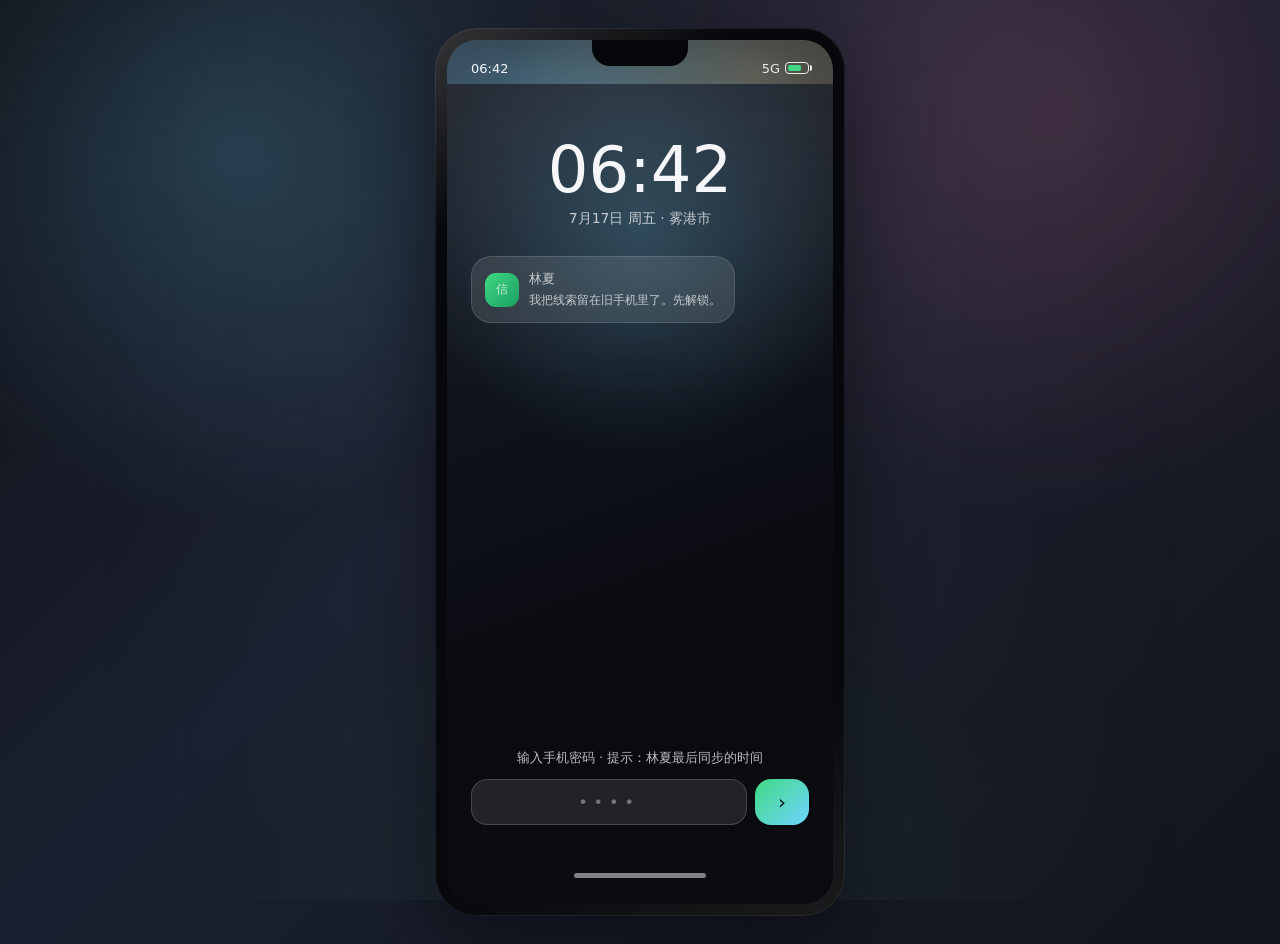
==== commit c0cc6bd8: "Update phone mystery game" ====
--- a/index.html
+++ b/index.html
@@ -2,7 +2,15 @@
 <html lang="zh-CN">
 <head>
   <meta charset="utf-8">
-  <meta name="viewport" content="width=device-width, initial-scale=1">
+  <!--
+    viewport-fit=cover 让页面在全面屏设备上正确使用可视区域；
+    interactive-widget=resizes-content 让软键盘弹出时缩小页面，而不是遮住密码输入框。
+  -->
+  <meta name="viewport" content="width=device-width, initial-scale=1, viewport-fit=cover, interactive-widget=resizes-content">
+  <!-- 这是单文件原型，禁用本地页面缓存可以减少手机继续显示旧版本的概率。 -->
+  <meta http-equiv="Cache-Control" content="no-cache, no-store, must-revalidate">
+  <meta http-equiv="Pragma" content="no-cache">
+  <meta http-equiv="Expires" content="0">
   <title>雾港来信 - 手机解谜 MVP</title>
   <style>
     /*
@@ -38,8 +46,14 @@
       box-sizing: border-box;
     }
 
+    html {
+      min-height: 100%;
+      background: #07080b;
+    }
+
     body {
       min-height: 100vh;
+      min-height: 100dvh;
       margin: 0;
       display: grid;
       place-items: center;
@@ -78,6 +92,7 @@
     .stage {
       width: min(100vw, 520px);
       min-height: 100vh;
+      min-height: 100dvh;
       display: flex;
       align-items: center;
       justify-content: center;
@@ -1142,19 +1157,42 @@
     }
 
     @media (max-width: 420px) {
+      /*
+        手机上的关键修复：父级必须有明确的 height，内部的 height: 100% 才能计算。
+        之前这里只有 min-height，导致 .phone 在部分安卓浏览器里高度塌缩，
+        锁屏内容层也随之变成 0，只剩顶部状态栏和一大片黑色外壳背景。
+
+        先写 100vh 兼容旧浏览器，再用 100dvh 覆盖：动态视口单位会自动扣除
+        浏览器地址栏和底部工具栏，更适合手机竖屏网页。
+      */
+      html,
+      body {
+        width: 100%;
+        height: 100%;
+        overflow: hidden;
+      }
+
       .stage {
+        width: 100%;
+        height: 100vh;
+        height: 100dvh;
+        min-height: 0;
         padding: 0;
       }
 
       .phone-shell {
         width: 100%;
-        min-height: 100vh;
+        height: 100%;
+        min-height: 0;
         aspect-ratio: auto;
         border-radius: 0;
         padding: 0;
       }
 
       .phone {
+        width: 100%;
+        height: 100%;
+        min-height: 0;
         border-radius: 0;
       }
 
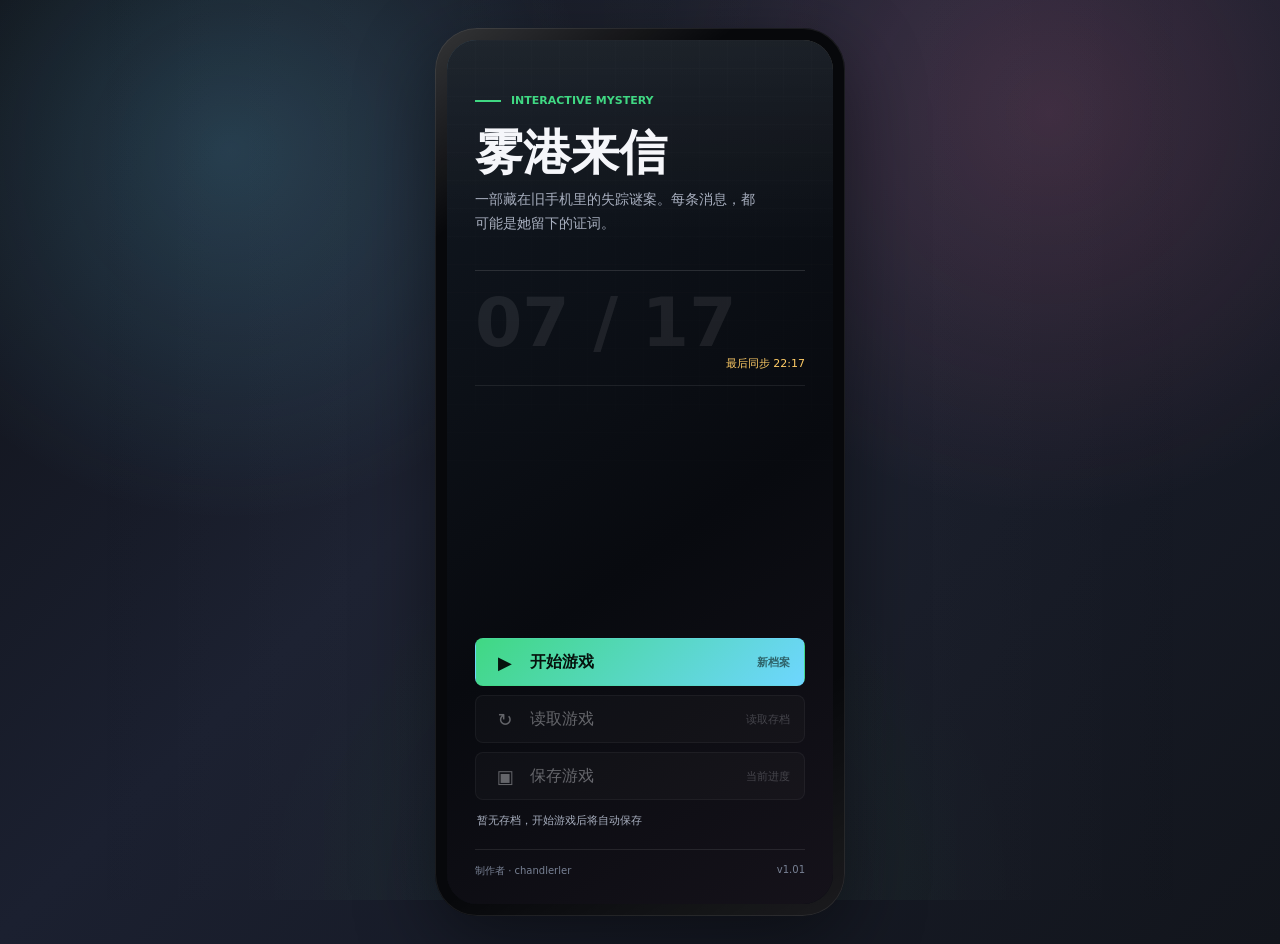
==== commit 7bf62eab: "Update phone mystery game" ====
--- a/index.html
+++ b/index.html
@@ -158,6 +158,215 @@
         linear-gradient(160deg, #1b2433, #0d1119 58%, #171922);
     }
 
+    /*
+      =====================
+      游戏初始菜单
+      =====================
+      菜单覆盖在整台模拟手机上方，因此玩家第一次打开链接时不会提前看到锁屏。
+      进入游戏后可以通过状态栏左侧的菜单按钮再次打开它。
+    */
+    .start-menu {
+      position: absolute;
+      inset: 0;
+      z-index: 100;
+      display: none;
+      flex-direction: column;
+      justify-content: space-between;
+      overflow: hidden;
+      padding: 54px 28px 26px;
+      background:
+        linear-gradient(180deg, rgba(255, 255, 255, .06), transparent 24%),
+        linear-gradient(145deg, #111821 0%, #080a0f 58%, #15121a 100%);
+    }
+
+    .start-menu.active {
+      display: flex;
+      animation: menuIn .36s ease both;
+    }
+
+    .start-menu::before {
+      content: "";
+      position: absolute;
+      inset: 0;
+      pointer-events: none;
+      opacity: .42;
+      background-image:
+        linear-gradient(rgba(255, 255, 255, .03) 1px, transparent 1px),
+        linear-gradient(90deg, rgba(255, 255, 255, .025) 1px, transparent 1px);
+      background-size: 28px 28px;
+      mask-image: linear-gradient(to bottom, black, transparent 74%);
+    }
+
+    .menu-close {
+      width: 36px;
+      height: 36px;
+      position: absolute;
+      top: 18px;
+      right: 18px;
+      z-index: 2;
+      display: none;
+      place-items: center;
+      border: 1px solid rgba(255, 255, 255, .14);
+      border-radius: 8px;
+      color: rgba(255, 255, 255, .82);
+      background: rgba(255, 255, 255, .06);
+      font-size: 24px;
+      line-height: 1;
+    }
+
+    .menu-close.visible {
+      display: grid;
+    }
+
+    .menu-heading,
+    .menu-actions,
+    .menu-footer {
+      position: relative;
+      z-index: 1;
+    }
+
+    .menu-kicker {
+      display: flex;
+      align-items: center;
+      gap: 10px;
+      color: var(--green);
+      font-size: 11px;
+      font-weight: 700;
+      letter-spacing: 0;
+    }
+
+    .menu-kicker::before {
+      content: "";
+      width: 26px;
+      height: 2px;
+      background: var(--green);
+    }
+
+    .menu-title {
+      margin: 20px 0 8px;
+      font-size: 48px;
+      line-height: 1.08;
+      font-weight: 650;
+      letter-spacing: 0;
+    }
+
+    .menu-subtitle {
+      max-width: 290px;
+      margin: 0;
+      color: var(--muted);
+      font-size: 14px;
+      line-height: 1.75;
+    }
+
+    .menu-mark {
+      width: 100%;
+      height: 116px;
+      position: relative;
+      margin-top: 34px;
+      border-top: 1px solid rgba(255, 255, 255, .12);
+      border-bottom: 1px solid rgba(255, 255, 255, .08);
+      overflow: hidden;
+    }
+
+    .menu-mark::before {
+      content: "07 / 17";
+      position: absolute;
+      left: 0;
+      top: 18px;
+      color: rgba(255, 255, 255, .08);
+      font-size: 68px;
+      font-weight: 700;
+      line-height: 1;
+      white-space: nowrap;
+    }
+
+    .menu-mark::after {
+      content: "最后同步 22:17";
+      position: absolute;
+      right: 0;
+      bottom: 14px;
+      color: var(--amber);
+      font-size: 11px;
+    }
+
+    .menu-actions {
+      display: grid;
+      gap: 9px;
+      margin-top: auto;
+    }
+
+    .menu-action {
+      min-height: 48px;
+      display: grid;
+      grid-template-columns: 30px 1fr auto;
+      align-items: center;
+      gap: 10px;
+      padding: 0 14px;
+      border: 1px solid rgba(255, 255, 255, .13);
+      border-radius: 8px;
+      text-align: left;
+      background: rgba(255, 255, 255, .055);
+      transition: transform .16s ease, border-color .16s ease, background .16s ease;
+    }
+
+    .menu-action:hover,
+    .menu-action:focus-visible {
+      border-color: rgba(110, 214, 255, .52);
+      background: rgba(110, 214, 255, .09);
+      outline: none;
+    }
+
+    .menu-action:active {
+      transform: scale(.985);
+    }
+
+    .menu-action.primary {
+      border-color: transparent;
+      color: #06120d;
+      background: linear-gradient(135deg, var(--green), var(--cyan));
+      font-weight: 700;
+    }
+
+    .menu-action:disabled {
+      cursor: not-allowed;
+      opacity: .38;
+      transform: none;
+    }
+
+    .menu-action-icon {
+      font-size: 18px;
+      text-align: center;
+    }
+
+    .menu-action-meta {
+      color: currentColor;
+      opacity: .58;
+      font-size: 11px;
+    }
+
+    .save-summary {
+      min-height: 18px;
+      margin: 4px 2px 0;
+      color: var(--muted);
+      font-size: 11px;
+      line-height: 1.5;
+    }
+
+    .save-summary.success {
+      color: var(--green);
+    }
+
+    .menu-footer {
+      display: flex;
+      justify-content: space-between;
+      gap: 16px;
+      margin-top: 18px;
+      padding-top: 14px;
+      border-top: 1px solid rgba(255, 255, 255, .09);
+      color: var(--dim);
+      font-size: 10px;
+    }
+
     .speaker {
       width: 96px;
       height: 26px;
@@ -180,6 +389,25 @@
       font-weight: 500;
       position: relative;
       z-index: 42;
+    }
+
+    .status-left {
+      display: flex;
+      align-items: center;
+      gap: 8px;
+    }
+
+    .menu-launcher {
+      width: 24px;
+      height: 24px;
+      display: grid;
+      place-items: center;
+      padding: 0;
+      border-radius: 6px;
+      color: rgba(255, 255, 255, .84);
+      background: rgba(255, 255, 255, .08);
+      font-size: 15px;
+      line-height: 1;
     }
 
     .shade-grip {
@@ -1141,6 +1369,11 @@
       50% { opacity: .9; transform: scaleX(1); }
     }
 
+    @keyframes menuIn {
+      from { opacity: 0; transform: scale(1.015); }
+      to { opacity: 1; transform: scale(1); }
+    }
+
     @media (max-width: 820px) {
       body {
         display: block;
@@ -1199,6 +1432,15 @@
       .speaker {
         display: none;
       }
+
+      .start-menu {
+        padding-top: max(42px, env(safe-area-inset-top));
+        padding-bottom: max(22px, env(safe-area-inset-bottom));
+      }
+
+      .menu-title {
+        font-size: 44px;
+      }
     }
   </style>
 </head>
@@ -1206,10 +1448,52 @@
   <main class="stage">
     <section class="phone-shell" aria-label="模拟手机">
       <div class="phone">
+        <!--
+          初始菜单始终是页面加载后的第一层画面。
+          关闭菜单后才会看到模拟手机的锁屏或上次保存的应用界面。
+        -->
+        <section id="startMenu" class="start-menu active" aria-label="游戏主菜单" aria-hidden="false">
+          <button class="menu-close" type="button" id="menuCloseBtn" aria-label="返回游戏" title="返回游戏">×</button>
+
+          <div class="menu-heading">
+            <div class="menu-kicker">INTERACTIVE MYSTERY</div>
+            <h1 class="menu-title">雾港来信</h1>
+            <p class="menu-subtitle">一部藏在旧手机里的失踪谜案。每条消息，都可能是她留下的证词。</p>
+            <div class="menu-mark" aria-hidden="true"></div>
+          </div>
+
+          <div class="menu-actions">
+            <button class="menu-action primary" type="button" id="newGameBtn">
+              <span class="menu-action-icon" aria-hidden="true">▶</span>
+              <span>开始游戏</span>
+              <span class="menu-action-meta">新档案</span>
+            </button>
+            <button class="menu-action" type="button" id="loadGameBtn">
+              <span class="menu-action-icon" aria-hidden="true">↻</span>
+              <span>读取游戏</span>
+              <span class="menu-action-meta">读取存档</span>
+            </button>
+            <button class="menu-action" type="button" id="saveGameBtn" disabled>
+              <span class="menu-action-icon" aria-hidden="true">▣</span>
+              <span>保存游戏</span>
+              <span class="menu-action-meta">当前进度</span>
+            </button>
+            <div class="save-summary" id="saveSummary" aria-live="polite">正在检查本地存档…</div>
+          </div>
+
+          <footer class="menu-footer">
+            <span>制作者 · chandlerler</span>
+            <span id="menuVersion">v1.01</span>
+          </footer>
+        </section>
+
         <div class="speaker" aria-hidden="true"></div>
         <div class="status-bar">
           <button class="shade-grip" type="button" id="shadeGrip" aria-label="打开通知栏"></button>
-          <span id="clock">22:17</span>
+          <span class="status-left">
+            <button class="menu-launcher" type="button" id="menuLauncher" aria-label="打开游戏菜单" title="游戏菜单">☰</button>
+            <span id="clock">22:17</span>
+          </span>
           <span class="signal">
             5G
             <span class="battery" aria-hidden="true"><span></span></span>
@@ -1365,6 +1649,13 @@
       这里是原型最重要的“内容层”。
       正式项目中建议把这些数据拆到 data/*.json，让编剧可以只改文本，不碰逻辑代码。
     */
+    /*
+      每次发布功能更新时，将 GAME_VERSION 增加 0.01，并同步记录到 CHANGELOG.md。
+      版本号放在脚本常量中，后续可以在菜单、帮助页或存档信息里统一复用。
+    */
+    const GAME_VERSION = "1.01";
+    const GAME_CREATOR = "chandlerler";
+
     const GAME_DATA = {
       phonePassword: "2217",
       password: "0717",
@@ -1427,7 +1718,9 @@
     };
 
     const STORAGE_KEY = "fogport-phone-mystery-mvp";
+    const SAVE_META_KEY = "fogport-phone-mystery-save-meta";
     let state = loadState();
+    let gameSessionStarted = false;
 
     function loadState() {
       const saved = localStorage.getItem(STORAGE_KEY);
@@ -1441,8 +1734,23 @@
 
     function saveState() {
       localStorage.setItem(STORAGE_KEY, JSON.stringify(state));
+      localStorage.setItem(SAVE_META_KEY, JSON.stringify({
+        savedAt: new Date().toISOString(),
+        version: GAME_VERSION
+      }));
       renderProgress();
       updateBadges();
+      updateStartMenu();
+    }
+
+    /* 旧版本没有单独的存档信息；读取失败时返回 null，不影响旧进度兼容。 */
+    function readSaveMeta() {
+      try {
+        const value = localStorage.getItem(SAVE_META_KEY);
+        return value ? JSON.parse(value) : null;
+      } catch {
+        return null;
+      }
     }
 
     /*
@@ -1458,6 +1766,11 @@
     const homeScreen = $("#homeScreen");
     const appScreen = $("#appScreen");
     const notificationShade = $("#notificationShade");
+    const startMenu = $("#startMenu");
+    const loadGameBtn = $("#loadGameBtn");
+    const saveGameBtn = $("#saveGameBtn");
+    const menuCloseBtn = $("#menuCloseBtn");
+    const saveSummary = $("#saveSummary");
 
     function escapeHtml(text) {
       return String(text)
@@ -1491,7 +1804,104 @@
 
     /*
       =====================
-      四、导航系统
+      四、主菜单与手动存档
+      =====================
+      游戏过程仍然自动保存；菜单中的“保存游戏”提供一个明确的手动保存动作。
+      “读取游戏”会恢复上次所在应用，旧版存档缺少元数据时也可以继续读取。
+    */
+    function hasStoredSave() {
+      try {
+        return Boolean(localStorage.getItem(STORAGE_KEY));
+      } catch {
+        return false;
+      }
+    }
+
+    function formatSaveTime(isoText) {
+      if (!isoText) return "发现旧版存档，可以继续读取";
+      const date = new Date(isoText);
+      if (Number.isNaN(date.getTime())) return "已有本地存档";
+      return `上次保存：${date.toLocaleString("zh-CN", {
+        month: "numeric",
+        day: "numeric",
+        hour: "2-digit",
+        minute: "2-digit",
+        hour12: false
+      })}`;
+    }
+
+    function updateStartMenu(message = "", success = false) {
+      const hasSave = hasStoredSave();
+      const meta = readSaveMeta();
+
+      loadGameBtn.disabled = !hasSave;
+      saveGameBtn.disabled = !gameSessionStarted;
+      menuCloseBtn.classList.toggle("visible", gameSessionStarted);
+      $("#menuVersion").textContent = `v${GAME_VERSION}`;
+
+      saveSummary.classList.toggle("success", success);
+      if (message) {
+        saveSummary.textContent = message;
+      } else if (hasSave) {
+        saveSummary.textContent = `${formatSaveTime(meta?.savedAt)} · v${meta?.version || "1.00"}`;
+      } else {
+        saveSummary.textContent = "暂无存档，开始游戏后将自动保存";
+      }
+    }
+
+    function openStartMenu() {
+      closeNotificationShade();
+      startMenu.classList.add("active");
+      startMenu.setAttribute("aria-hidden", "false");
+      updateStartMenu();
+    }
+
+    function closeStartMenu() {
+      if (!gameSessionStarted) return;
+      startMenu.classList.remove("active");
+      startMenu.setAttribute("aria-hidden", "true");
+    }
+
+    function startNewGame() {
+      localStorage.removeItem(STORAGE_KEY);
+      localStorage.removeItem(SAVE_META_KEY);
+      state = { ...defaultState };
+      gameSessionStarted = true;
+      saveState();
+      initScreen();
+      closeStartMenu();
+      $("#phonePassInput").value = "";
+      $("#phoneLockError").textContent = "";
+    }
+
+    function loadSavedGame() {
+      if (!hasStoredSave()) {
+        updateStartMenu("没有找到可读取的本地存档");
+        return;
+      }
+
+      state = loadState();
+      gameSessionStarted = true;
+      closeStartMenu();
+
+      if (!state.phoneUnlocked) {
+        initScreen();
+      } else if (state.activeApp) {
+        openApp(state.activeApp);
+      } else {
+        goHome();
+      }
+    }
+
+    function manuallySaveGame() {
+      if (!gameSessionStarted) return;
+      saveState();
+      updateStartMenu("当前进度已保存", true);
+    }
+
+    /*
+      =====================
+      五、导航系统
       =====================
       openApp 根据 app 名称渲染不同模拟应用。
       每个 App 都是一个 renderXxx 函数，这样后续添加“邮箱”“短信”“地图”会很直观。
@@ -1946,9 +2356,10 @@
 
     function resetGame() {
       localStorage.removeItem(STORAGE_KEY);
+      localStorage.removeItem(SAVE_META_KEY);
       state = { ...defaultState };
-      renderProgress();
-      updateBadges();
+      gameSessionStarted = true;
+      saveState();
       closeNotificationShade();
       initScreen();
     }
@@ -1970,6 +2381,31 @@
       例如 renderChat 重新绘制后，新按钮不需要重新单独绑定事件。
     */
     document.addEventListener("click", (event) => {
+      if (event.target.closest("#newGameBtn")) {
+        startNewGame();
+        return;
+      }
+
+      if (event.target.closest("#loadGameBtn")) {
+        loadSavedGame();
+        return;
+      }
+
+      if (event.target.closest("#saveGameBtn")) {
+        manuallySaveGame();
+        return;
+      }
+
+      if (event.target.closest("#menuLauncher")) {
+        openStartMenu();
+        return;
+      }
+
+      if (event.target.closest("#menuCloseBtn")) {
+        closeStartMenu();
+        return;
+      }
+
       if (event.target.closest("#phoneUnlockBtn")) {
         unlockPhone();
         return;
@@ -2073,6 +2509,7 @@
     initScreen();
     renderProgress();
     updateBadges();
+    updateStartMenu();
   </script>
 </body>
 </html>
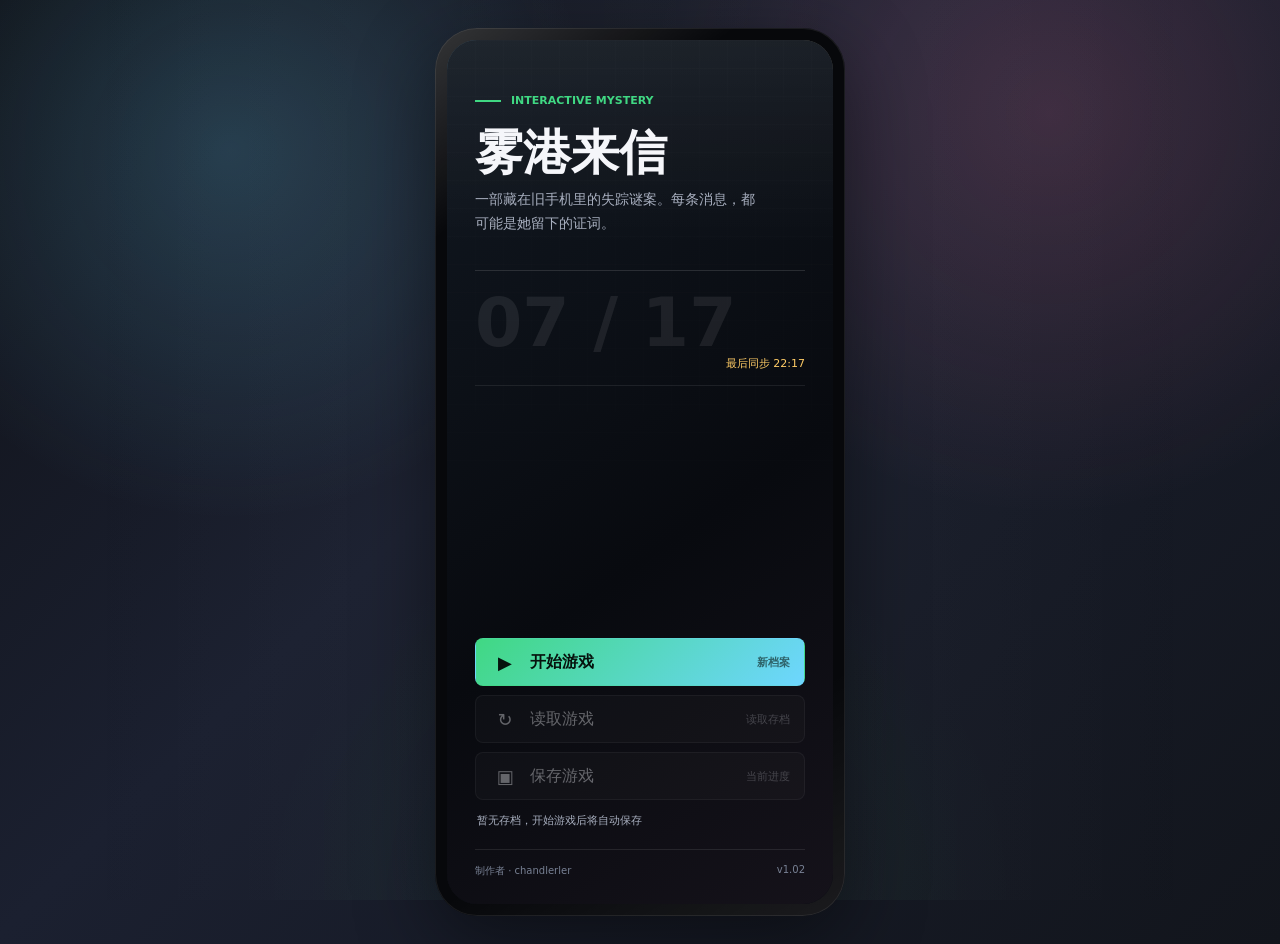
==== commit 4dce1445: "Update phone mystery game" ====
--- a/index.html
+++ b/index.html
@@ -626,6 +626,38 @@
       font-size: 18px;
     }
 
+    /*
+      v1.02 应用 Logo：图形来自本地 Lucide 图标库并内嵌到页面。
+      统一使用 currentColor，既能保持同一套线条语言，也方便不同应用使用独立配色。
+    */
+    .app-logo-svg {
+      width: 30px;
+      height: 30px;
+      display: block;
+      fill: none;
+      stroke: currentColor;
+      stroke-width: 1.9;
+      stroke-linecap: round;
+      stroke-linejoin: round;
+      pointer-events: none;
+    }
+
+    .notice-icon .app-logo-svg {
+      width: 20px;
+      height: 20px;
+      stroke-width: 2;
+    }
+
+    .logo-chat { color: #f4fff8; }
+    .logo-gallery { color: #fff8eb; }
+    .logo-docs { color: #f4fbff; }
+    .logo-browser { color: #f5fbff; }
+    .logo-social { color: #fff7fb; }
+    .logo-videos { color: #fff5f6; }
+    .logo-vault { color: #fff5d6; }
+    .logo-ending { color: #fff7ed; }
+    .logo-help { color: #f5fcff; }
+
     .notice b {
       display: block;
       font-size: 13px;
@@ -816,9 +848,24 @@
     }
 
     .app-title {
+      display: flex;
+      align-items: center;
+      justify-content: center;
+      gap: 7px;
       text-align: center;
       font-size: 15px;
       font-weight: 500;
+    }
+
+    .app-header-logo {
+      width: 19px;
+      height: 19px;
+      display: block;
+      fill: none;
+      stroke: var(--cyan);
+      stroke-width: 2;
+      stroke-linecap: round;
+      stroke-linejoin: round;
     }
 
     .back-btn,
@@ -1445,6 +1492,52 @@
   </style>
 </head>
 <body>
+  <!--
+    应用 Logo 矢量精灵：只定义一次，桌面、Dock、通知和应用标题通过 <use> 复用。
+    这些路径取自项目内置的 Lucide 图标库，因此页面发布后不需要连接任何图标 CDN。
+  -->
+  <svg width="0" height="0" style="position:absolute;overflow:hidden" aria-hidden="true" focusable="false">
+    <symbol id="logo-chat" viewBox="0 0 24 24">
+      <path d="M2.992 16.342a2 2 0 0 1 .094 1.167l-1.065 3.29a1 1 0 0 0 1.236 1.168l3.413-.998a2 2 0 0 1 1.099.092 10 10 0 1 0-4.777-4.719"/>
+      <path d="M8 12h.01M12 12h.01M16 12h.01"/>
+    </symbol>
+    <symbol id="logo-gallery" viewBox="0 0 24 24">
+      <path d="m22 11-1.296-1.296a2.4 2.4 0 0 0-3.408 0L11 16"/>
+      <path d="M4 8a2 2 0 0 0-2 2v10a2 2 0 0 0 2 2h10a2 2 0 0 0 2-2"/>
+      <circle cx="13" cy="7" r="1" fill="currentColor"/>
+      <rect x="8" y="2" width="14" height="14" rx="2"/>
+    </symbol>
+    <symbol id="logo-docs" viewBox="0 0 24 24">
+      <path d="M6 22a2 2 0 0 1-2-2V4a2 2 0 0 1 2-2h8a2.4 2.4 0 0 1 1.704.706l3.588 3.588A2.4 2.4 0 0 1 20 8v12a2 2 0 0 1-2 2z"/>
+      <path d="M14 2v5a1 1 0 0 0 1 1h5M10 9H8M16 13H8M16 17H8"/>
+    </symbol>
+    <symbol id="logo-browser" viewBox="0 0 24 24">
+      <circle cx="12" cy="12" r="10"/>
+      <path d="m16.24 7.76-1.804 5.411a2 2 0 0 1-1.265 1.265L7.76 16.24l1.804-5.411a2 2 0 0 1 1.265-1.265z"/>
+    </symbol>
+    <symbol id="logo-social" viewBox="0 0 24 24">
+      <path d="M18 21a8 8 0 0 0-16 0"/>
+      <circle cx="10" cy="8" r="5"/>
+      <path d="M22 20c0-3.37-2-6.5-4-8a5 5 0 0 0-.45-8.3"/>
+    </symbol>
+    <symbol id="logo-videos" viewBox="0 0 24 24">
+      <path d="m12.296 3.464 3.02 3.956M20.2 6 3 11l-.9-2.4c-.3-1.1.3-2.2 1.3-2.5l13.5-4c1.1-.3 2.2.3 2.5 1.3z"/>
+      <path d="M3 11h18v8a2 2 0 0 1-2 2H5a2 2 0 0 1-2-2zM6.18 5.276l3.1 3.899"/>
+    </symbol>
+    <symbol id="logo-vault" viewBox="0 0 24 24">
+      <circle cx="12" cy="16" r="1"/>
+      <rect x="3" y="10" width="18" height="12" rx="2"/>
+      <path d="M7 10V7a5 5 0 0 1 10 0v3"/>
+    </symbol>
+    <symbol id="logo-ending" viewBox="0 0 24 24">
+      <path d="M4 22V4a1 1 0 0 1 .4-.8A6 6 0 0 1 8 2c3 0 5 2 7.333 2q2 0 3.067-.8A1 1 0 0 1 20 4v10a1 1 0 0 1-.4.8A6 6 0 0 1 16 16c-3 0-5-2-8-2a6 6 0 0 0-4 1.528"/>
+    </symbol>
+    <symbol id="logo-help" viewBox="0 0 24 24">
+      <circle cx="12" cy="12" r="10"/>
+      <path d="M9.09 9a3 3 0 0 1 5.83 1c0 2-3 3-3 3M12 17h.01"/>
+    </symbol>
+  </svg>
+
   <main class="stage">
     <section class="phone-shell" aria-label="模拟手机">
       <div class="phone">
@@ -1483,7 +1576,7 @@
 
           <footer class="menu-footer">
             <span>制作者 · chandlerler</span>
-            <span id="menuVersion">v1.01</span>
+            <span id="menuVersion">v1.02</span>
           </footer>
         </section>
 
@@ -1506,7 +1599,9 @@
               <div class="lock-time" id="lockTime">22:17</div>
               <div class="lock-date">7月17日 周五 · 雾港市</div>
               <button class="lock-notice" type="button" data-lock-open-chat>
-                <span class="notice-icon">信</span>
+                <span class="notice-icon">
+                  <svg class="app-logo-svg logo-chat" aria-hidden="true"><use href="#logo-chat"></use></svg>
+                </span>
                 <span>
                   <b>林夏</b>
                   <span>我把线索留在旧手机里了。先解锁。</span>
@@ -1537,14 +1632,18 @@
               <button class="quick-toggle" type="button">电量<br>72%</button>
             </div>
             <button class="shade-card" type="button" data-open-app="chat">
-              <span class="notice-icon">信</span>
+              <span class="notice-icon">
+                <svg class="app-logo-svg logo-chat" aria-hidden="true"><use href="#logo-chat"></use></svg>
+              </span>
               <span>
                 <b>微讯 · 林夏</b>
                 <span id="shadeNoticeText">我把线索留在旧手机里了。</span>
               </span>
             </button>
             <button class="shade-card" type="button" data-open-app="help">
-              <span class="notice-icon" style="background:linear-gradient(135deg,#6ed6ff,#5a8cff)">?</span>
+              <span class="notice-icon" style="background:linear-gradient(135deg,#6ed6ff,#5a8cff)">
+                <svg class="app-logo-svg logo-help" aria-hidden="true"><use href="#logo-help"></use></svg>
+              </span>
               <span>
                 <b>系统帮助</b>
                 <span>忘记下一步时，可以在帮助里看当前进度和提示。</span>
@@ -1560,7 +1659,9 @@
             </div>
 
             <button class="notice" type="button" data-open-app="chat">
-              <span class="notice-icon">信</span>
+              <span class="notice-icon">
+                <svg class="app-logo-svg logo-chat" aria-hidden="true"><use href="#logo-chat"></use></svg>
+              </span>
               <span>
                 <b>林夏</b>
                 <span id="noticeText">我把线索留在旧手机里了。</span>
@@ -1569,58 +1670,87 @@
 
             <div class="app-grid" aria-label="手机桌面应用">
               <button class="app-icon" type="button" data-open-app="chat">
-                <span class="icon-tile" style="background:linear-gradient(135deg,#40d883,#159c5b)">微<span id="chatBadge" class="badge">1</span></span>
+                <span class="icon-tile" style="background:linear-gradient(135deg,#40d883,#159c5b)">
+                  <svg class="app-logo-svg logo-chat" aria-hidden="true"><use href="#logo-chat"></use></svg>
+                  <span id="chatBadge" class="badge">1</span>
+                </span>
                 <span>微讯</span>
               </button>
               <button class="app-icon" type="button" data-open-app="gallery">
-                <span class="icon-tile" style="background:linear-gradient(135deg,#ffcc66,#ff7ba8)">相</span>
+                <span class="icon-tile" style="background:linear-gradient(135deg,#ffcc66,#ff7ba8)">
+                  <svg class="app-logo-svg logo-gallery" aria-hidden="true"><use href="#logo-gallery"></use></svg>
+                </span>
                 <span>相册</span>
               </button>
               <button class="app-icon" type="button" data-open-app="docs">
-                <span class="icon-tile" style="background:linear-gradient(135deg,#6ed6ff,#5a8cff)">档</span>
+                <span class="icon-tile" style="background:linear-gradient(135deg,#6ed6ff,#5a8cff)">
+                  <svg class="app-logo-svg logo-docs" aria-hidden="true"><use href="#logo-docs"></use></svg>
+                </span>
                 <span>文档</span>
               </button>
               <button class="app-icon" type="button" data-open-app="browser">
-                <span class="icon-tile" style="background:linear-gradient(135deg,#8ee7ff,#6f87ff)">搜</span>
+                <span class="icon-tile" style="background:linear-gradient(135deg,#8ee7ff,#6f87ff)">
+                  <svg class="app-logo-svg logo-browser" aria-hidden="true"><use href="#logo-browser"></use></svg>
+                </span>
                 <span>浏览器</span>
               </button>
               <button class="app-icon" type="button" data-open-app="social">
-                <span class="icon-tile" style="background:linear-gradient(135deg,#ff8fb8,#a88bff)">圈</span>
+                <span class="icon-tile" style="background:linear-gradient(135deg,#ff8fb8,#a88bff)">
+                  <svg class="app-logo-svg logo-social" aria-hidden="true"><use href="#logo-social"></use></svg>
+                </span>
                 <span>朋友圈</span>
               </button>
               <button class="app-icon" type="button" data-open-app="videos">
-                <span class="icon-tile" style="background:linear-gradient(135deg,#303646,#111318)">影</span>
+                <span class="icon-tile" style="background:linear-gradient(135deg,#ef6a72,#48252d)">
+                  <svg class="app-logo-svg logo-videos" aria-hidden="true"><use href="#logo-videos"></use></svg>
+                </span>
                 <span>视频</span>
               </button>
               <button class="app-icon" type="button" data-open-app="vault">
-                <span class="icon-tile" style="background:linear-gradient(135deg,#343946,#1b1f29)">锁</span>
+                <span class="icon-tile" style="background:linear-gradient(135deg,#4f5360,#16181e)">
+                  <svg class="app-logo-svg logo-vault" aria-hidden="true"><use href="#logo-vault"></use></svg>
+                </span>
                 <span>私密箱</span>
               </button>
               <button class="app-icon" type="button" data-open-app="ending">
-                <span class="icon-tile" style="background:linear-gradient(135deg,#222734,#424a5d)">终</span>
+                <span class="icon-tile" style="background:linear-gradient(135deg,#ff9d66,#a23a54)">
+                  <svg class="app-logo-svg logo-ending" aria-hidden="true"><use href="#logo-ending"></use></svg>
+                </span>
                 <span>结局</span>
               </button>
               <button class="app-icon" type="button" data-open-app="help">
-                <span class="icon-tile" style="background:linear-gradient(135deg,#6ed6ff,#5a8cff)">?</span>
+                <span class="icon-tile" style="background:linear-gradient(135deg,#42d6c4,#4d7ff2)">
+                  <svg class="app-logo-svg logo-help" aria-hidden="true"><use href="#logo-help"></use></svg>
+                </span>
                 <span>帮助</span>
               </button>
             </div>
 
             <div class="dock">
               <button class="app-icon" type="button" data-open-app="chat">
-                <span class="icon-tile" style="background:linear-gradient(135deg,#40d883,#159c5b)">微</span>
+                <span class="icon-tile" style="background:linear-gradient(135deg,#40d883,#159c5b)">
+                  <svg class="app-logo-svg logo-chat" aria-hidden="true"><use href="#logo-chat"></use></svg>
+                </span>
               </button>
               <button class="app-icon" type="button" data-open-app="browser">
-                <span class="icon-tile" style="background:linear-gradient(135deg,#8ee7ff,#6f87ff)">搜</span>
+                <span class="icon-tile" style="background:linear-gradient(135deg,#8ee7ff,#6f87ff)">
+                  <svg class="app-logo-svg logo-browser" aria-hidden="true"><use href="#logo-browser"></use></svg>
+                </span>
               </button>
               <button class="app-icon" type="button" data-open-app="docs">
-                <span class="icon-tile" style="background:linear-gradient(135deg,#6ed6ff,#5a8cff)">档</span>
+                <span class="icon-tile" style="background:linear-gradient(135deg,#6ed6ff,#5a8cff)">
+                  <svg class="app-logo-svg logo-docs" aria-hidden="true"><use href="#logo-docs"></use></svg>
+                </span>
               </button>
               <button class="app-icon" type="button" data-open-app="vault">
-                <span class="icon-tile" style="background:linear-gradient(135deg,#343946,#1b1f29)">锁</span>
+                <span class="icon-tile" style="background:linear-gradient(135deg,#4f5360,#16181e)">
+                  <svg class="app-logo-svg logo-vault" aria-hidden="true"><use href="#logo-vault"></use></svg>
+                </span>
               </button>
               <button class="app-icon" type="button" data-open-app="help">
-                <span class="icon-tile" style="background:linear-gradient(135deg,#6ed6ff,#5a8cff)">?</span>
+                <span class="icon-tile" style="background:linear-gradient(135deg,#42d6c4,#4d7ff2)">
+                  <svg class="app-logo-svg logo-help" aria-hidden="true"><use href="#logo-help"></use></svg>
+                </span>
               </button>
             </div>
           </section>
@@ -1653,7 +1783,7 @@
       每次发布功能更新时，将 GAME_VERSION 增加 0.01，并同步记录到 CHANGELOG.md。
       版本号放在脚本常量中，后续可以在菜单、帮助页或存档信息里统一复用。
     */
-    const GAME_VERSION = "1.01";
+    const GAME_VERSION = "1.02";
     const GAME_CREATOR = "chandlerler";
 
     const GAME_DATA = {
@@ -1781,6 +1911,12 @@
         .replaceAll("'", "&#039;");
     }
 
+    /* 根据应用名生成统一 Logo；className 用于区分桌面、通知和标题栏尺寸。 */
+    function appLogoMarkup(appName, className = "app-logo-svg") {
+      const safeAppName = Object.prototype.hasOwnProperty.call(GAME_DATA.apps, appName) ? appName : "help";
+      return `<svg class="${className} logo-${safeAppName}" aria-hidden="true"><use href="#logo-${safeAppName}"></use></svg>`;
+    }
+
     function mark(key) {
       state[key] = true;
       saveState();
@@ -1792,7 +1928,7 @@
       const toast = document.createElement("div");
       toast.className = "toast";
       toast.innerHTML = `
-        <span class="notice-icon">信</span>
+        <span class="notice-icon">${appLogoMarkup("chat")}</span>
         <span>
           <b>${escapeHtml(title)}</b>
           <span>${escapeHtml(text)}</span>
@@ -1918,7 +2054,7 @@
       lockScreen.classList.remove("active");
       homeScreen.classList.remove("active");
       appScreen.classList.add("active");
-      appTitle.textContent = GAME_DATA.apps[appName] || "应用";
+      appTitle.innerHTML = `${appLogoMarkup(appName, "app-header-logo")}<span>${escapeHtml(GAME_DATA.apps[appName] || "应用")}</span>`;
 
       const renderMap = {
         chat: renderChat,
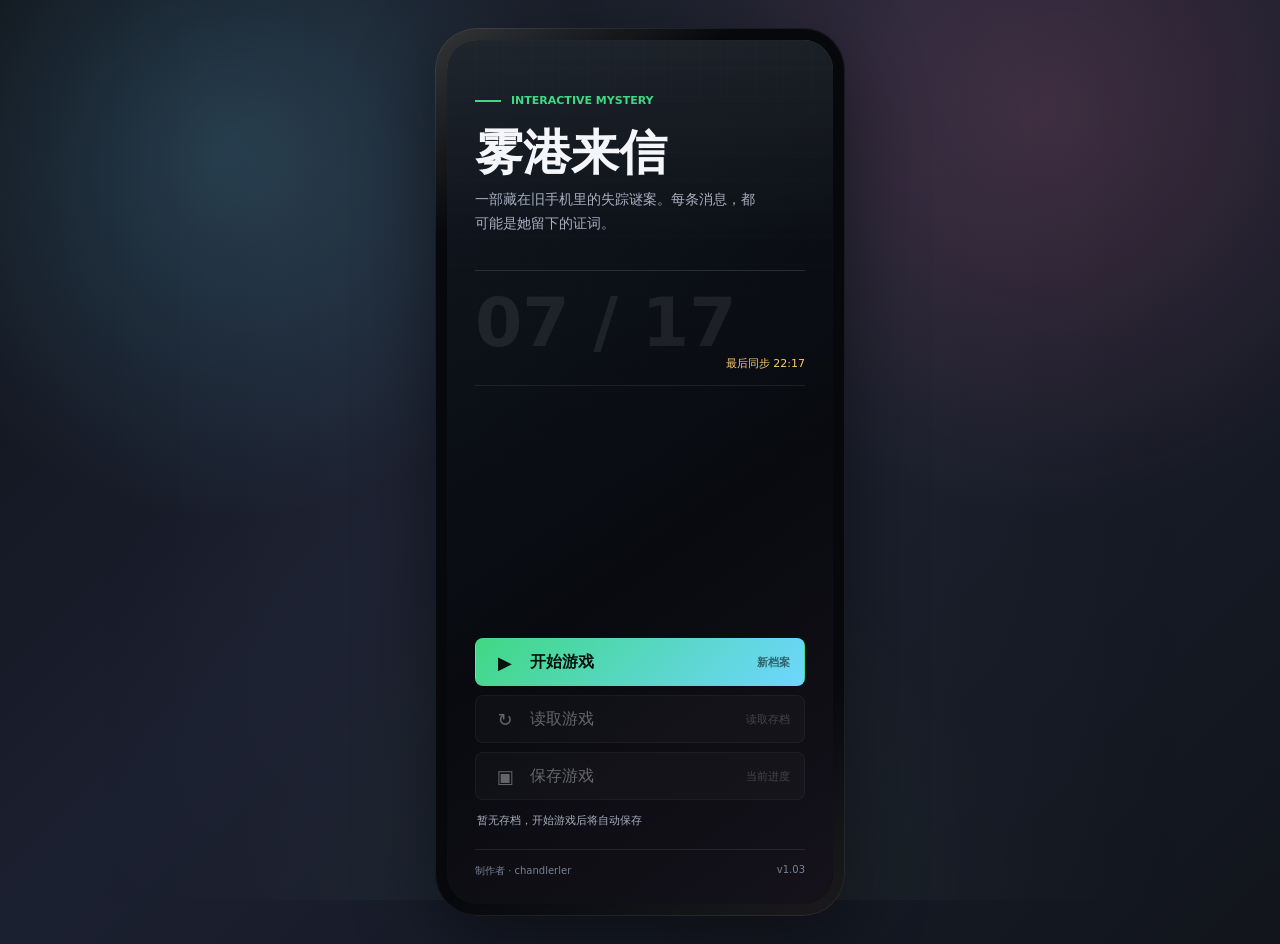
==== commit 63c0e44a: "Update phone mystery game" ====
--- a/index.html
+++ b/index.html
@@ -11,6 +11,8 @@
   <meta http-equiv="Cache-Control" content="no-cache, no-store, must-revalidate">
   <meta http-equiv="Pragma" content="no-cache">
   <meta http-equiv="Expires" content="0">
+  <!-- 头像是首屏锁屏通知的一部分，提前加载可以减少图片闪现。 -->
+  <link rel="preload" as="image" href="assets/lin-xia-avatar.jpg">
   <title>雾港来信 - 手机解谜 MVP</title>
   <style>
     /*
@@ -627,7 +629,25 @@
     }
 
     /*
-      v1.02 应用 Logo：图形来自本地 Lucide 图标库并内嵌到页面。
+      角色头像统一从 assets 目录读取。object-fit 让不同尺寸的原图都能稳定填满头像框，
+      object-position 稍微上移，避免方形裁切时把人物面部压到下方。
+    */
+    .character-avatar {
+      object-fit: cover;
+      object-position: 50% 34%;
+      border-radius: 50%;
+      border: 1px solid rgba(255, 255, 255, .24);
+      background: #263028;
+      box-shadow: 0 5px 14px rgba(0, 0, 0, .22);
+    }
+
+    img.notice-icon {
+      flex: 0 0 34px;
+      display: block;
+    }
+
+    /*
+      应用 Logo：图形来自本地 Lucide 图标库并内嵌到页面。
       统一使用 currentColor，既能保持同一套线条语言，也方便不同应用使用独立配色。
     */
     .app-logo-svg {
@@ -926,12 +946,7 @@
     .avatar {
       width: 42px;
       height: 42px;
-      border-radius: 15px;
-      display: grid;
-      place-items: center;
-      background: linear-gradient(135deg, #7bdcff, #5a8cff);
-      color: #07111f;
-      font-weight: 500;
+      flex: 0 0 42px;
     }
 
     .contact-card b {
@@ -966,6 +981,7 @@
 
     .msg.npc {
       align-items: flex-start;
+      max-width: 90%;
     }
 
     .msg.player {
@@ -997,6 +1013,22 @@
       padding: 0 4px;
       color: var(--dim);
       font-size: 11px;
+    }
+
+    .msg-row {
+      display: flex;
+      align-items: flex-end;
+      gap: 8px;
+    }
+
+    .msg-avatar {
+      width: 28px;
+      height: 28px;
+      flex: 0 0 28px;
+    }
+
+    .msg.npc .msg-time {
+      padding-left: 36px;
     }
 
     .choice-panel {
@@ -1068,6 +1100,23 @@
       color: var(--muted);
       font-size: 13px;
       line-height: 1.7;
+    }
+
+    .post-author {
+      display: flex;
+      align-items: center;
+      gap: 10px;
+      margin-bottom: 10px;
+    }
+
+    .post-author .character-avatar {
+      width: 36px;
+      height: 36px;
+      flex: 0 0 36px;
+    }
+
+    .post-author h3 {
+      margin: 0;
     }
 
     .doc-meta,
@@ -1576,7 +1625,7 @@
 
           <footer class="menu-footer">
             <span>制作者 · chandlerler</span>
-            <span id="menuVersion">v1.02</span>
+            <span id="menuVersion">v1.03</span>
           </footer>
         </section>
 
@@ -1599,9 +1648,7 @@
               <div class="lock-time" id="lockTime">22:17</div>
               <div class="lock-date">7月17日 周五 · 雾港市</div>
               <button class="lock-notice" type="button" data-lock-open-chat>
-                <span class="notice-icon">
-                  <svg class="app-logo-svg logo-chat" aria-hidden="true"><use href="#logo-chat"></use></svg>
-                </span>
+                <img class="notice-icon character-avatar" src="assets/lin-xia-avatar.jpg" alt="林夏">
                 <span>
                   <b>林夏</b>
                   <span>我把线索留在旧手机里了。先解锁。</span>
@@ -1632,9 +1679,7 @@
               <button class="quick-toggle" type="button">电量<br>72%</button>
             </div>
             <button class="shade-card" type="button" data-open-app="chat">
-              <span class="notice-icon">
-                <svg class="app-logo-svg logo-chat" aria-hidden="true"><use href="#logo-chat"></use></svg>
-              </span>
+              <img class="notice-icon character-avatar" src="assets/lin-xia-avatar.jpg" alt="">
               <span>
                 <b>微讯 · 林夏</b>
                 <span id="shadeNoticeText">我把线索留在旧手机里了。</span>
@@ -1659,9 +1704,7 @@
             </div>
 
             <button class="notice" type="button" data-open-app="chat">
-              <span class="notice-icon">
-                <svg class="app-logo-svg logo-chat" aria-hidden="true"><use href="#logo-chat"></use></svg>
-              </span>
+              <img class="notice-icon character-avatar" src="assets/lin-xia-avatar.jpg" alt="">
               <span>
                 <b>林夏</b>
                 <span id="noticeText">我把线索留在旧手机里了。</span>
@@ -1783,7 +1826,7 @@
       每次发布功能更新时，将 GAME_VERSION 增加 0.01，并同步记录到 CHANGELOG.md。
       版本号放在脚本常量中，后续可以在菜单、帮助页或存档信息里统一复用。
     */
-    const GAME_VERSION = "1.02";
+    const GAME_VERSION = "1.03";
     const GAME_CREATOR = "chandlerler";
 
     const GAME_DATA = {
@@ -2134,7 +2177,10 @@
       const visibleMessages = GAME_DATA.chatOpening.slice(0, Math.max(1, state.chatStep + 1));
       const messagesHtml = visibleMessages.map((text, index) => `
         <div class="msg npc">
-          <div class="bubble">${escapeHtml(text)}</div>
+          <div class="msg-row">
+            <img class="msg-avatar character-avatar" src="assets/lin-xia-avatar.jpg" alt="">
+            <div class="bubble">${escapeHtml(text)}</div>
+          </div>
           <div class="msg-time">${index === 0 ? "22:17" : "刚刚"}</div>
         </div>
       `).join("");
@@ -2149,7 +2195,7 @@
       appBody.innerHTML = `
         <div class="chat-layout">
           <div class="contact-card">
-            <div class="avatar">林</div>
+            <img class="avatar character-avatar" src="assets/lin-xia-avatar.jpg" alt="林夏">
             <div>
               <b>林夏</b>
               <span>${state.unlockedVault ? "在线 · 等你做最后决定" : "在线 · 消息已加密"}</span>
@@ -2318,7 +2364,10 @@
       appBody.innerHTML = `
         <div class="social-list">
           <article class="post-card">
-            <h3>林夏</h3>
+            <div class="post-author">
+              <img class="character-avatar" src="assets/lin-xia-avatar.jpg" alt="林夏">
+              <h3>林夏</h3>
+            </div>
             <p>出差三天，勿念。</p>
             <div class="post-image">定位：雾港中心站</div>
             <div class="post-meta">今天 21:03 · 这条动态看起来过于整齐</div>
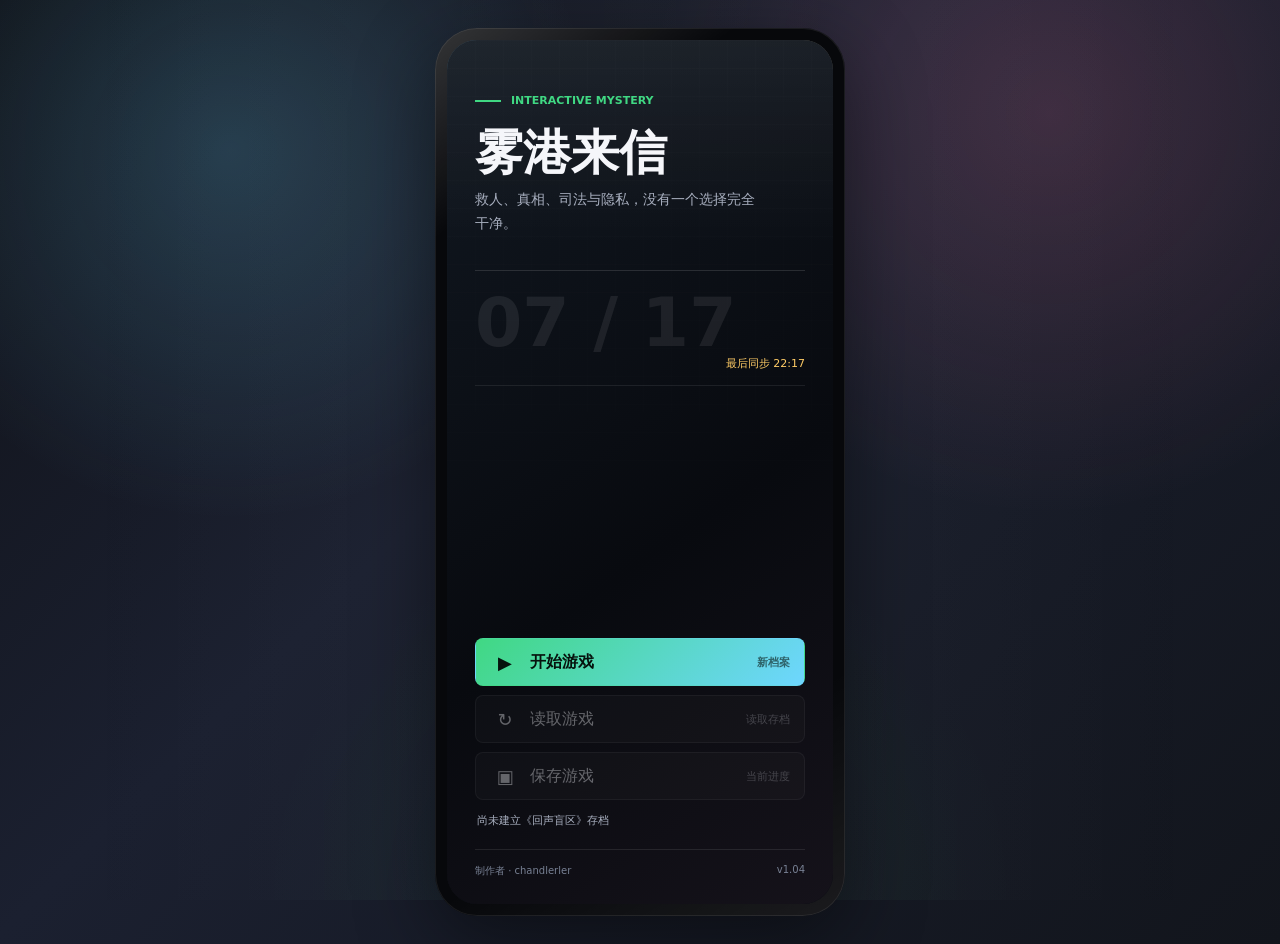
==== commit 0008b16e: "Update phone mystery game" ====
--- a/index.html
+++ b/index.html
@@ -12,8 +12,8 @@
   <meta http-equiv="Pragma" content="no-cache">
   <meta http-equiv="Expires" content="0">
   <!-- 头像是首屏锁屏通知的一部分，提前加载可以减少图片闪现。 -->
-  <link rel="preload" as="image" href="assets/lin-xia-avatar.jpg">
-  <title>雾港来信 - 手机解谜 MVP</title>
+  <link rel="preload" as="image" href="assets/avatars/linxia.jpg">
+  <title>雾港来信：回声盲区</title>
   <style>
     /*
       这个文件是一个“最小可玩模型”：
@@ -848,6 +848,22 @@
       line-height: 1.45;
     }
 
+    /* 通知正文允许在弹性布局中收缩，避免长剧情消息把手机界面撑出屏幕。 */
+    .notice > span:last-child,
+    .shade-card > span:last-child,
+    .lock-notice > span:last-child {
+      min-width: 0;
+      flex: 1;
+    }
+
+    .notice > span:last-child > span,
+    .shade-card > span:last-child > span {
+      display: block;
+      overflow: hidden;
+      white-space: nowrap;
+      text-overflow: ellipsis;
+    }
+
     .shade-close {
       width: 118px;
       height: 5px;
@@ -869,6 +885,7 @@
 
     .app-title {
       display: flex;
+      min-width: 0;
       align-items: center;
       justify-content: center;
       gap: 7px;
@@ -901,9 +918,11 @@
     }
 
     .small-btn {
-      padding: 0 12px;
+      width: 42px;
+      padding: 0;
       color: var(--muted);
       font-size: 12px;
+      white-space: nowrap;
     }
 
     .app-body {
@@ -1537,6 +1556,552 @@
       .menu-title {
         font-size: 44px;
       }
+    }
+
+    /* ========================================================
+       v1.04 多人物剧情系统
+       这些样式服务于联系人、证据照片、关系值和多结局界面。
+       ======================================================== */
+    .messenger-shell {
+      height: 100%;
+      overflow: auto;
+      background: #11141b;
+    }
+
+    .messenger-summary {
+      display: grid;
+      grid-template-columns: repeat(2, 1fr);
+      border-bottom: 1px solid var(--line);
+      background: rgba(255, 255, 255, .025);
+    }
+
+    .messenger-summary div {
+      min-width: 0;
+      padding: 12px 14px;
+    }
+
+    .messenger-summary div + div {
+      border-left: 1px solid var(--line);
+    }
+
+    .messenger-summary span,
+    .messenger-summary b {
+      display: block;
+    }
+
+    .messenger-summary span {
+      color: var(--dim);
+      font-size: 11px;
+    }
+
+    .messenger-summary b {
+      margin-top: 2px;
+      font-size: 18px;
+      font-weight: 500;
+    }
+
+    .contact-list {
+      display: grid;
+    }
+
+    .contact-row {
+      width: 100%;
+      min-height: 78px;
+      display: grid;
+      grid-template-columns: 48px minmax(0, 1fr) auto;
+      align-items: center;
+      gap: 11px;
+      padding: 11px 14px;
+      border-bottom: 1px solid var(--line);
+      color: var(--text);
+      text-align: left;
+      background: transparent;
+    }
+
+    .contact-row:active {
+      background: rgba(255, 255, 255, .065);
+    }
+
+    .contact-row-avatar {
+      width: 48px;
+      height: 48px;
+      flex: 0 0 48px;
+    }
+
+    .contact-row-copy,
+    .contact-row-top {
+      min-width: 0;
+      display: block;
+    }
+
+    .contact-row-top {
+      display: flex;
+      justify-content: space-between;
+      align-items: baseline;
+      gap: 8px;
+    }
+
+    .contact-row-top b {
+      font-size: 14px;
+      font-weight: 500;
+    }
+
+    .contact-row-top small,
+    .contact-role,
+    .contact-preview {
+      color: var(--dim);
+      font-size: 11px;
+    }
+
+    .contact-role,
+    .contact-preview {
+      display: block;
+      overflow: hidden;
+      white-space: nowrap;
+      text-overflow: ellipsis;
+    }
+
+    .contact-role {
+      margin-top: 2px;
+      color: var(--muted);
+    }
+
+    .contact-preview {
+      margin-top: 3px;
+    }
+
+    .contact-unread {
+      min-width: 20px;
+      height: 20px;
+      padding: 0 5px;
+      display: grid;
+      place-items: center;
+      border-radius: 999px;
+      background: var(--green);
+      color: #06120c;
+      font-size: 10px;
+      font-weight: 700;
+    }
+
+    .thread-back {
+      width: 30px;
+      height: 30px;
+      display: grid;
+      place-items: center;
+      border-radius: 50%;
+      background: rgba(255, 255, 255, .07);
+      color: var(--text);
+      font-size: 24px;
+      line-height: 1;
+    }
+
+    .contact-card-copy {
+      min-width: 0;
+    }
+
+    .quiet-state {
+      color: var(--dim);
+      font-size: 11px;
+      line-height: 1.6;
+      text-align: center;
+    }
+
+    .evidence-card,
+    .clue-button,
+    .social-post,
+    .media-video {
+      width: 100%;
+      color: var(--text);
+      text-align: left;
+    }
+
+    .evidence-thumb {
+      width: 100%;
+      aspect-ratio: 4 / 3;
+      display: block;
+      object-fit: cover;
+    }
+
+    .clue-detail {
+      min-height: 100%;
+      padding-bottom: 16px;
+      overflow: auto;
+      background: #11141b;
+    }
+
+    .evidence-hero {
+      width: 100%;
+      max-height: 310px;
+      display: block;
+      object-fit: cover;
+    }
+
+    .clue-detail-copy {
+      padding: 16px;
+    }
+
+    .clue-detail-copy h2,
+    .document-title h2 {
+      margin: 8px 0;
+      font-size: 19px;
+      font-weight: 500;
+    }
+
+    .clue-detail-copy p,
+    .document-reader p,
+    .key-vault p,
+    .ending-detail {
+      margin: 0;
+      color: var(--muted);
+      font-size: 13px;
+      line-height: 1.75;
+    }
+
+    .clue-detail > .choice-btn,
+    .document-reader > .choice-btn {
+      width: calc(100% - 32px);
+      margin: 0 16px;
+    }
+
+    .clue-button {
+      min-height: 64px;
+      padding: 12px 14px;
+      display: flex;
+      align-items: center;
+      justify-content: space-between;
+      gap: 12px;
+    }
+
+    .clue-button b,
+    .clue-button small {
+      display: block;
+    }
+
+    .clue-button b {
+      font-size: 13px;
+      font-weight: 500;
+    }
+
+    .clue-button small {
+      margin-top: 4px;
+      color: var(--dim);
+      font-size: 11px;
+    }
+
+    .document-reader {
+      min-height: 100%;
+      padding: 18px 16px;
+      overflow: auto;
+      background: #161922;
+    }
+
+    .document-title {
+      padding-bottom: 14px;
+      margin-bottom: 14px;
+      border-bottom: 1px solid var(--line);
+    }
+
+    .document-title span,
+    .document-title small {
+      color: var(--dim);
+      font-size: 11px;
+    }
+
+    .document-reader > p {
+      min-height: 260px;
+      color: rgba(245, 246, 250, .82);
+    }
+
+    .social-post {
+      padding: 14px;
+    }
+
+    .post-author > span {
+      min-width: 0;
+    }
+
+    .post-author b,
+    .post-author small,
+    .post-copy,
+    .social-post .post-meta {
+      display: block;
+    }
+
+    .post-author b {
+      font-size: 14px;
+      font-weight: 500;
+    }
+
+    .post-author small {
+      margin-top: 2px;
+      color: var(--dim);
+      font-size: 11px;
+    }
+
+    .post-copy {
+      color: var(--muted);
+      font-size: 13px;
+      line-height: 1.65;
+    }
+
+    .social-post .post-image {
+      min-height: 72px;
+      margin: 12px 0 0;
+      border-radius: 6px;
+      background: linear-gradient(135deg, rgba(90, 140, 255, .2), rgba(255, 204, 102, .13)), #20242d;
+    }
+
+    .video-poster {
+      position: relative;
+      aspect-ratio: 16 / 10;
+      display: grid;
+      place-items: center;
+      overflow: hidden;
+      background: #090b0f;
+    }
+
+    .video-poster img {
+      width: 100%;
+      height: 100%;
+      display: block;
+      object-fit: cover;
+      opacity: .74;
+    }
+
+    .video-poster .play,
+    .video-poster small,
+    .audio-wave {
+      position: absolute;
+      z-index: 1;
+    }
+
+    .video-poster .play {
+      width: 46px;
+      height: 46px;
+      display: grid;
+      place-items: center;
+      border-radius: 50%;
+      background: rgba(10, 12, 17, .68);
+      backdrop-filter: blur(8px);
+    }
+
+    .video-poster small {
+      right: 10px;
+      bottom: 8px;
+      padding: 3px 6px;
+      border-radius: 4px;
+      background: rgba(0, 0, 0, .64);
+      color: white;
+      font-size: 10px;
+    }
+
+    .video-poster.large {
+      aspect-ratio: 4 / 3;
+    }
+
+    .audio-wave {
+      color: white;
+      font-size: 28px;
+      letter-spacing: 0;
+      text-shadow: 0 3px 15px black;
+    }
+
+    .puzzle-panel input {
+      text-transform: uppercase;
+      letter-spacing: 2px;
+    }
+
+    .key-vault {
+      padding: 24px 18px;
+    }
+
+    .key-chip {
+      min-height: 160px;
+      padding: 18px;
+      display: flex;
+      flex-direction: column;
+      justify-content: space-between;
+      border: 1px solid rgba(255, 204, 102, .35);
+      border-radius: 8px;
+      background: linear-gradient(145deg, rgba(255, 204, 102, .16), rgba(110, 214, 255, .1)), #171a20;
+      box-shadow: inset 0 0 0 1px rgba(255, 255, 255, .04);
+    }
+
+    .key-chip span,
+    .key-chip small {
+      color: var(--dim);
+      font-size: 10px;
+    }
+
+    .key-chip b {
+      font-size: 22px;
+      font-weight: 500;
+    }
+
+    .key-vault p {
+      margin: 18px 0;
+    }
+
+    .help-page {
+      min-height: 100%;
+      padding-bottom: 18px;
+      overflow: auto;
+      background: #11141b;
+    }
+
+    .help-band {
+      padding: 18px 16px;
+      border-bottom: 1px solid var(--line);
+      background: rgba(110, 214, 255, .055);
+    }
+
+    .help-band span,
+    .help-band b {
+      display: block;
+    }
+
+    .help-band span {
+      color: var(--dim);
+      font-size: 11px;
+    }
+
+    .help-band b {
+      margin: 4px 0;
+      font-size: 25px;
+      font-weight: 500;
+    }
+
+    .help-band p {
+      margin: 8px 0 0;
+      color: var(--muted);
+      font-size: 12px;
+      line-height: 1.6;
+    }
+
+    .help-section {
+      padding: 16px;
+      border-bottom: 1px solid var(--line);
+    }
+
+    .help-section h3 {
+      margin: 0 0 12px;
+      font-size: 13px;
+      font-weight: 500;
+    }
+
+    .trust-row {
+      display: grid;
+      grid-template-columns: 34px 76px minmax(0, 1fr);
+      align-items: center;
+      gap: 9px;
+      min-height: 44px;
+    }
+
+    .trust-row img {
+      width: 34px;
+      height: 34px;
+    }
+
+    .trust-row b,
+    .trust-row small {
+      display: block;
+    }
+
+    .trust-row b {
+      font-size: 12px;
+      font-weight: 500;
+    }
+
+    .trust-row small {
+      color: var(--dim);
+      font-size: 10px;
+    }
+
+    .trust-row i {
+      height: 4px;
+      overflow: hidden;
+      border-radius: 99px;
+      background: rgba(255, 255, 255, .08);
+    }
+
+    .trust-row em {
+      height: 100%;
+      display: block;
+      border-radius: inherit;
+    }
+
+    .progress-item b,
+    .progress-item small {
+      display: block;
+    }
+
+    .progress-item b {
+      font-size: 12px;
+      font-weight: 400;
+    }
+
+    .progress-item small {
+      margin-top: 2px;
+      color: var(--dim);
+      font-size: 10px;
+    }
+
+    .danger-choice {
+      margin-top: 8px;
+      color: #ff9aa4;
+    }
+
+    .final-ending,
+    .locked-ending {
+      min-height: 100%;
+      padding: 28px 18px;
+      overflow: auto;
+      text-align: left;
+    }
+
+    .ending-kicker {
+      color: var(--cyan);
+      font-size: 10px;
+      letter-spacing: .16em;
+    }
+
+    .final-ending h2,
+    .locked-ending h2 {
+      margin: 12px 0;
+      font-size: 27px;
+      font-weight: 500;
+    }
+
+    .ending-summary {
+      color: var(--text);
+      font-size: 14px;
+      line-height: 1.75;
+    }
+
+    .ending-detail {
+      padding: 14px 0;
+      margin: 14px 0;
+      border-top: 1px solid var(--line);
+      border-bottom: 1px solid var(--line);
+    }
+
+    .ending-stats {
+      display: grid;
+      grid-template-columns: repeat(3, 1fr);
+      margin-bottom: 18px;
+    }
+
+    .ending-stats span {
+      color: var(--dim);
+      font-size: 10px;
+    }
+
+    .ending-stats b {
+      display: block;
+      margin-top: 3px;
+      color: var(--text);
+      font-size: 12px;
+      font-weight: 500;
     }
   </style>
 </head>
@@ -1600,7 +2165,7 @@
           <div class="menu-heading">
             <div class="menu-kicker">INTERACTIVE MYSTERY</div>
             <h1 class="menu-title">雾港来信</h1>
-            <p class="menu-subtitle">一部藏在旧手机里的失踪谜案。每条消息，都可能是她留下的证词。</p>
+            <p class="menu-subtitle">救人、真相、司法与隐私，没有一个选择完全干净。</p>
             <div class="menu-mark" aria-hidden="true"></div>
           </div>
 
@@ -1625,7 +2190,7 @@
 
           <footer class="menu-footer">
             <span>制作者 · chandlerler</span>
-            <span id="menuVersion">v1.03</span>
+            <span id="menuVersion">v1.04</span>
           </footer>
         </section>
 
@@ -1648,10 +2213,10 @@
               <div class="lock-time" id="lockTime">22:17</div>
               <div class="lock-date">7月17日 周五 · 雾港市</div>
               <button class="lock-notice" type="button" data-lock-open-chat>
-                <img class="notice-icon character-avatar" src="assets/lin-xia-avatar.jpg" alt="林夏">
+                <img class="notice-icon character-avatar" src="assets/avatars/linxia.jpg" alt="林夏">
                 <span>
                   <b>林夏</b>
-                  <span>我把线索留在旧手机里了。先解锁。</span>
+                  <span>别急着相信任何人，包括我。先解锁。</span>
                 </span>
               </button>
             </div>
@@ -1679,10 +2244,10 @@
               <button class="quick-toggle" type="button">电量<br>72%</button>
             </div>
             <button class="shade-card" type="button" data-open-app="chat">
-              <img class="notice-icon character-avatar" src="assets/lin-xia-avatar.jpg" alt="">
+              <img class="notice-icon character-avatar" src="assets/avatars/linxia.jpg" alt="">
               <span>
                 <b>微讯 · 林夏</b>
-                <span id="shadeNoticeText">我把线索留在旧手机里了。</span>
+                <span id="shadeNoticeText">旧手机里留下了新的调查线索。</span>
               </span>
             </button>
             <button class="shade-card" type="button" data-open-app="help">
@@ -1704,10 +2269,10 @@
             </div>
 
             <button class="notice" type="button" data-open-app="chat">
-              <img class="notice-icon character-avatar" src="assets/lin-xia-avatar.jpg" alt="">
+              <img class="notice-icon character-avatar" src="assets/avatars/linxia.jpg" alt="">
               <span>
                 <b>林夏</b>
-                <span id="noticeText">我把线索留在旧手机里了。</span>
+                <span id="noticeText">旧手机里留下了新的调查线索。</span>
               </span>
             </button>
 
@@ -1753,19 +2318,19 @@
                 <span class="icon-tile" style="background:linear-gradient(135deg,#4f5360,#16181e)">
                   <svg class="app-logo-svg logo-vault" aria-hidden="true"><use href="#logo-vault"></use></svg>
                 </span>
-                <span>私密箱</span>
+                <span>密钥库</span>
               </button>
               <button class="app-icon" type="button" data-open-app="ending">
                 <span class="icon-tile" style="background:linear-gradient(135deg,#ff9d66,#a23a54)">
                   <svg class="app-logo-svg logo-ending" aria-hidden="true"><use href="#logo-ending"></use></svg>
                 </span>
-                <span>结局</span>
+                <span>抉择</span>
               </button>
               <button class="app-icon" type="button" data-open-app="help">
                 <span class="icon-tile" style="background:linear-gradient(135deg,#42d6c4,#4d7ff2)">
                   <svg class="app-logo-svg logo-help" aria-hidden="true"><use href="#logo-help"></use></svg>
                 </span>
-                <span>帮助</span>
+                <span>调查簿</span>
               </button>
             </div>
 
@@ -1814,887 +2379,11 @@
     </section>
   </main>
 
-  <script>
-    /*
-      =====================
-      一、内容与谜题数据
-      =====================
-      这里是原型最重要的“内容层”。
-      正式项目中建议把这些数据拆到 data/*.json，让编剧可以只改文本，不碰逻辑代码。
-    */
-    /*
-      每次发布功能更新时，将 GAME_VERSION 增加 0.01，并同步记录到 CHANGELOG.md。
-      版本号放在脚本常量中，后续可以在菜单、帮助页或存档信息里统一复用。
-    */
-    const GAME_VERSION = "1.03";
-    const GAME_CREATOR = "chandlerler";
-
-    const GAME_DATA = {
-      phonePassword: "2217",
-      password: "0717",
-      apps: {
-        chat: "微讯",
-        gallery: "相册",
-        docs: "文档",
-        browser: "浏览器",
-        social: "朋友圈",
-        videos: "视频",
-        vault: "私密箱",
-        ending: "结局",
-        help: "帮助"
-      },
-      progress: [
-        { key: "openedChat", text: "读过林夏的第一条消息" },
-        { key: "viewedPhoto", text: "在旧相册里发现码头照片" },
-        { key: "searchedPier", text: "搜索过“雾港旧码头”" },
-        { key: "readDoc", text: "读过未命名档案" },
-        { key: "unlockedVault", text: "打开私密箱" }
-      ],
-      chatOpening: [
-        "你终于上线了。",
-        "别相信朋友圈里那条“出差”的动态。",
-        "我把真正的线索留在旧手机里：先看相册，找一张拍坏的码头照片。"
-      ],
-      photoClue: "照片背面有一行小字：雾港旧码头，7月17日，别迟到。",
-      docText: "未命名档案\n\n项目代号：回声。\n最后同步时间：07/17 22:17。\n备注：林夏只会把重要东西锁进四位日期里。",
-      browserResults: [
-        {
-          title: "雾港旧码头停运公告",
-          url: "local.search/wugang-pier",
-          text: "旧码头在 7 月 17 日晚出现短暂停电，监控记录缺失 17 分钟。"
-        },
-        {
-          title: "本地论坛：有人听见回声吗？",
-          url: "local.search/forum-echo",
-          text: "匿名用户提到“回声计划”的交接地点可能就在旧码头仓库。"
-        }
-      ]
-    };
-
-    /*
-      =====================
-      二、游戏状态
-      =====================
-      state 记录玩家已经看过哪些线索、是否解锁结局等。
-      localStorage 负责自动存档：刷新页面后仍然保留进度。
-    */
-    const defaultState = {
-      phoneUnlocked: false,
-      openedChat: false,
-      viewedPhoto: false,
-      searchedPier: false,
-      readDoc: false,
-      unlockedVault: false,
-      endingSeen: false,
-      chatStep: 0,
-      activeApp: null
-    };
-
-    const STORAGE_KEY = "fogport-phone-mystery-mvp";
-    const SAVE_META_KEY = "fogport-phone-mystery-save-meta";
-    let state = loadState();
-    let gameSessionStarted = false;
-
-    function loadState() {
-      const saved = localStorage.getItem(STORAGE_KEY);
-      if (!saved) return { ...defaultState };
-      try {
-        return { ...defaultState, ...JSON.parse(saved) };
-      } catch {
-        return { ...defaultState };
-      }
-    }
-
-    function saveState() {
-      localStorage.setItem(STORAGE_KEY, JSON.stringify(state));
-      localStorage.setItem(SAVE_META_KEY, JSON.stringify({
-        savedAt: new Date().toISOString(),
-        version: GAME_VERSION
-      }));
-      renderProgress();
-      updateBadges();
-      updateStartMenu();
-    }
-
-    /* 旧版本没有单独的存档信息；读取失败时返回 null，不影响旧进度兼容。 */
-    function readSaveMeta() {
-      try {
-        const value = localStorage.getItem(SAVE_META_KEY);
-        return value ? JSON.parse(value) : null;
-      } catch {
-        return null;
-      }
-    }
-
-    /*
-      =====================
-      三、基础 DOM 工具
-      =====================
-      小项目可以直接操作 DOM；后续变复杂后，可以迁移成 React/Vue 的组件状态。
-    */
-    const $ = (selector) => document.querySelector(selector);
-    const appBody = $("#appBody");
-    const appTitle = $("#appTitle");
-    const lockScreen = $("#lockScreen");
-    const homeScreen = $("#homeScreen");
-    const appScreen = $("#appScreen");
-    const notificationShade = $("#notificationShade");
-    const startMenu = $("#startMenu");
-    const loadGameBtn = $("#loadGameBtn");
-    const saveGameBtn = $("#saveGameBtn");
-    const menuCloseBtn = $("#menuCloseBtn");
-    const saveSummary = $("#saveSummary");
-
-    function escapeHtml(text) {
-      return String(text)
-        .replaceAll("&", "&amp;")
-        .replaceAll("<", "&lt;")
-        .replaceAll(">", "&gt;")
-        .replaceAll('"', "&quot;")
-        .replaceAll("'", "&#039;");
-    }
-
-    /* 根据应用名生成统一 Logo；className 用于区分桌面、通知和标题栏尺寸。 */
-    function appLogoMarkup(appName, className = "app-logo-svg") {
-      const safeAppName = Object.prototype.hasOwnProperty.call(GAME_DATA.apps, appName) ? appName : "help";
-      return `<svg class="${className} logo-${safeAppName}" aria-hidden="true"><use href="#logo-${safeAppName}"></use></svg>`;
-    }
-
-    function mark(key) {
-      state[key] = true;
-      saveState();
-    }
-
-    function showToast(title, text) {
-      const oldToast = $(".toast");
-      if (oldToast) oldToast.remove();
-      const toast = document.createElement("div");
-      toast.className = "toast";
-      toast.innerHTML = `
-        <span class="notice-icon">${appLogoMarkup("chat")}</span>
-        <span>
-          <b>${escapeHtml(title)}</b>
-          <span>${escapeHtml(text)}</span>
-        </span>
-      `;
-      $(".phone").appendChild(toast);
-      setTimeout(() => toast.remove(), 3300);
-    }
-
-    /*
-      =====================
-      四、主菜单与手动存档
-      =====================
-      游戏过程仍然自动保存；菜单中的“保存游戏”提供一个明确的手动保存动作。
-      “读取游戏”会恢复上次所在应用，旧版存档缺少元数据时也可以继续读取。
-    */
-    function hasStoredSave() {
-      try {
-        return Boolean(localStorage.getItem(STORAGE_KEY));
-      } catch {
-        return false;
-      }
-    }
-
-    function formatSaveTime(isoText) {
-      if (!isoText) return "发现旧版存档，可以继续读取";
-      const date = new Date(isoText);
-      if (Number.isNaN(date.getTime())) return "已有本地存档";
-      return `上次保存：${date.toLocaleString("zh-CN", {
-        month: "numeric",
-        day: "numeric",
-        hour: "2-digit",
-        minute: "2-digit",
-        hour12: false
-      })}`;
-    }
-
-    function updateStartMenu(message = "", success = false) {
-      const hasSave = hasStoredSave();
-      const meta = readSaveMeta();
-
-      loadGameBtn.disabled = !hasSave;
-      saveGameBtn.disabled = !gameSessionStarted;
-      menuCloseBtn.classList.toggle("visible", gameSessionStarted);
-      $("#menuVersion").textContent = `v${GAME_VERSION}`;
-
-      saveSummary.classList.toggle("success", success);
-      if (message) {
-        saveSummary.textContent = message;
-      } else if (hasSave) {
-        saveSummary.textContent = `${formatSaveTime(meta?.savedAt)} · v${meta?.version || "1.00"}`;
-      } else {
-        saveSummary.textContent = "暂无存档，开始游戏后将自动保存";
-      }
-    }
-
-    function openStartMenu() {
-      closeNotificationShade();
-      startMenu.classList.add("active");
-      startMenu.setAttribute("aria-hidden", "false");
-      updateStartMenu();
-    }
-
-    function closeStartMenu() {
-      if (!gameSessionStarted) return;
-      startMenu.classList.remove("active");
-      startMenu.setAttribute("aria-hidden", "true");
-    }
-
-    function startNewGame() {
-      localStorage.removeItem(STORAGE_KEY);
-      localStorage.removeItem(SAVE_META_KEY);
-      state = { ...defaultState };
-      gameSessionStarted = true;
-      saveState();
-      initScreen();
-      closeStartMenu();
-      $("#phonePassInput").value = "";
-      $("#phoneLockError").textContent = "";
-    }
-
-    function loadSavedGame() {
-      if (!hasStoredSave()) {
-        updateStartMenu("没有找到可读取的本地存档");
-        return;
-      }
-
-      state = loadState();
-      gameSessionStarted = true;
-      closeStartMenu();
-
-      if (!state.phoneUnlocked) {
-        initScreen();
-      } else if (state.activeApp) {
-        openApp(state.activeApp);
-      } else {
-        goHome();
-      }
-    }
-
-    function manuallySaveGame() {
-      if (!gameSessionStarted) return;
-      saveState();
-      updateStartMenu("当前进度已保存", true);
-    }
-
-    /*
-      =====================
-      五、导航系统
-      =====================
-      openApp 根据 app 名称渲染不同模拟应用。
-      每个 App 都是一个 renderXxx 函数，这样后续添加“邮箱”“短信”“地图”会很直观。
-    */
-    function openApp(appName) {
-      if (!state.phoneUnlocked) {
-        $("#phoneLockError").textContent = "先解锁手机。提示：最后同步时间是 22:17。";
-        $("#phonePassInput").focus();
-        return;
-      }
-
-      state.activeApp = appName;
-      closeNotificationShade();
-      lockScreen.classList.remove("active");
-      homeScreen.classList.remove("active");
-      appScreen.classList.add("active");
-      appTitle.innerHTML = `${appLogoMarkup(appName, "app-header-logo")}<span>${escapeHtml(GAME_DATA.apps[appName] || "应用")}</span>`;
-
-      const renderMap = {
-        chat: renderChat,
-        gallery: renderGallery,
-        docs: renderDocs,
-        browser: renderBrowser,
-        social: renderSocial,
-        videos: renderVideos,
-        vault: renderVault,
-        ending: renderEnding,
-        help: renderHelp
-      };
-
-      renderMap[appName]();
-      saveState();
-    }
-
-    function goHome() {
-      state.activeApp = null;
-      closeNotificationShade();
-      lockScreen.classList.remove("active");
-      appScreen.classList.remove("active");
-      homeScreen.classList.add("active");
-      saveState();
-    }
-
-    function initScreen() {
-      if (state.phoneUnlocked) {
-        lockScreen.classList.remove("active");
-        homeScreen.classList.add("active");
-      } else {
-        lockScreen.classList.add("active");
-        homeScreen.classList.remove("active");
-        appScreen.classList.remove("active");
-      }
-    }
-
-    function unlockPhone() {
-      const value = $("#phonePassInput").value.trim();
-      if (value === GAME_DATA.phonePassword) {
-        state.phoneUnlocked = true;
-        saveState();
-        $("#phoneLockError").textContent = "";
-        goHome();
-        showToast("微讯 · 林夏", "你终于上线了。");
-      } else {
-        $("#phoneLockError").textContent = "手机密码不对。提示：林夏最后同步的时间。";
-        $("#phonePassInput").select();
-      }
-    }
-
-    function toggleNotificationShade(forceOpen) {
-      if (!state.phoneUnlocked) {
-        $("#phoneLockError").textContent = "通知栏已锁定，先输入手机密码。";
-        return;
-      }
-      const shouldOpen = typeof forceOpen === "boolean" ? forceOpen : !notificationShade.classList.contains("open");
-      notificationShade.classList.toggle("open", shouldOpen);
-      notificationShade.setAttribute("aria-hidden", String(!shouldOpen));
-    }
-
-    function closeNotificationShade() {
-      notificationShade.classList.remove("open");
-      notificationShade.setAttribute("aria-hidden", "true");
-    }
-
-    /*
-      =====================
-      五、聊天 App
-      =====================
-      这个 MVP 用“点击选项推进剧情”的方式模拟聊天。
-      你以后可以把 choice 变成多分支，并让不同选择影响角色信任度。
-    */
-    function renderChat() {
-      mark("openedChat");
-
-      const visibleMessages = GAME_DATA.chatOpening.slice(0, Math.max(1, state.chatStep + 1));
-      const messagesHtml = visibleMessages.map((text, index) => `
-        <div class="msg npc">
-          <div class="msg-row">
-            <img class="msg-avatar character-avatar" src="assets/lin-xia-avatar.jpg" alt="">
-            <div class="bubble">${escapeHtml(text)}</div>
-          </div>
-          <div class="msg-time">${index === 0 ? "22:17" : "刚刚"}</div>
-        </div>
-      `).join("");
-
-      const playerReply = state.chatStep >= 3 ? `
-        <div class="msg player">
-          <div class="bubble">我去查相册和旧码头。</div>
-          <div class="msg-time">已发送</div>
-        </div>
-      ` : "";
-
-      appBody.innerHTML = `
-        <div class="chat-layout">
-          <div class="contact-card">
-            <img class="avatar character-avatar" src="assets/lin-xia-avatar.jpg" alt="林夏">
-            <div>
-              <b>林夏</b>
-              <span>${state.unlockedVault ? "在线 · 等你做最后决定" : "在线 · 消息已加密"}</span>
-            </div>
-          </div>
-          <div class="messages" id="messages">
-            ${messagesHtml}
-            ${playerReply}
-          </div>
-          <div class="choice-panel">
-            ${chatChoicesHtml()}
-          </div>
-        </div>
-      `;
-
-      $("#messages").scrollTop = $("#messages").scrollHeight;
-    }
-
-    function chatChoicesHtml() {
-      if (state.chatStep < GAME_DATA.chatOpening.length - 1) {
-        return `<button class="choice-btn primary" type="button" data-chat-next>继续听她说</button>`;
-      }
-
-      if (!state.viewedPhoto) {
-        return `
-          <button class="choice-btn" type="button" data-open-app="gallery">打开相册查看“拍坏的码头照片”</button>
-          <button class="choice-btn" type="button" data-chat-reply>回复：我马上去找</button>
-        `;
-      }
-
-      if (!state.unlockedVault) {
-        return `
-          <button class="choice-btn" type="button" data-open-app="browser">搜索“雾港旧码头”</button>
-          <button class="choice-btn" type="button" data-open-app="vault">尝试打开私密箱</button>
-        `;
-      }
-
-      return `<button class="choice-btn primary" type="button" data-open-app="ending">查看结局</button>`;
-    }
-
-    /*
-      =====================
-      六、相册 App
-      =====================
-      点击关键照片后，设置 viewedPhoto=true。
-      这就是最基础的“看过某线索后解锁后续内容”。
-    */
-    function renderGallery() {
-      appBody.innerHTML = `
-        <div class="gallery">
-          <button class="photo-card" type="button" data-photo="pier">
-            <div class="photo-thumb"></div>
-            <div class="photo-label">
-              <span><b>IMG_0717</b><br>曝光失败的码头照片</span>
-              ${state.viewedPhoto ? '<span class="clue-chip">已发现</span>' : '<span class="clue-chip">可疑</span>'}
-            </div>
-          </button>
-          <button class="photo-card" type="button" data-photo="street">
-            <div class="photo-thumb" style="background:linear-gradient(135deg,rgba(255,123,168,.34),rgba(90,140,255,.28)),#262a36"></div>
-            <div class="photo-label">
-              <span><b>IMG_0709</b><br>雨夜街口</span>
-              <span class="clue-chip">普通</span>
-            </div>
-          </button>
-        </div>
-      `;
-    }
-
-    function inspectPhoto(photoId) {
-      if (photoId !== "pier") {
-        appBody.insertAdjacentHTML("afterbegin", `<div class="empty-hint">这张照片没有明显异常。</div>`);
-        return;
-      }
-
-      mark("viewedPhoto");
-      appBody.innerHTML = `
-        <div class="gallery">
-          <div class="photo-card">
-            <div class="photo-thumb"></div>
-            <div class="photo-label">
-              <span><b>IMG_0717</b><br>${GAME_DATA.photoClue}</span>
-              <span class="clue-chip">地点线索</span>
-            </div>
-          </div>
-          <button class="choice-btn primary" type="button" data-open-app="browser">去浏览器搜索“雾港旧码头”</button>
-        </div>
-      `;
-    }
-
-    /*
-      =====================
-      七、文档 App
-      =====================
-      文档提供“密码规则”：重要东西锁进四位日期。
-      与相册中的 7月17日 组合，得到 0717。
-    */
-    function renderDocs() {
-      mark("readDoc");
-      appBody.innerHTML = `
-        <div class="notes-list">
-          <article class="doc-card">
-            <h3>未命名档案.txt</h3>
-            <p>${escapeHtml(GAME_DATA.docText).replaceAll("\n", "<br>")}</p>
-            <div class="doc-meta">最近修改：今天 22:17</div>
-          </article>
-          <article class="doc-card">
-            <h3>购物清单.txt</h3>
-            <p>电池、胶带、一次性雨衣。最后一项被划掉了：旧仓库钥匙。</p>
-            <div class="doc-meta">最近修改：7月16日 19:42</div>
-          </article>
-        </div>
-      `;
-    }
-
-    /*
-      =====================
-      八、浏览器 App
-      =====================
-      搜索关键词命中后才显示关键结果，并记录 searchedPier。
-      这能模拟“玩家主动输入线索”的解谜感。
-    */
-    function renderBrowser() {
-      appBody.innerHTML = `
-        <div class="browser">
-          <div class="search-row">
-            <input id="searchInput" type="search" placeholder="搜索网页或输入网址" value="${state.searchedPier ? "雾港旧码头" : ""}">
-            <button class="small-btn" type="button" id="searchBtn">搜索</button>
-          </div>
-          <div id="searchResults">
-            ${state.searchedPier ? browserResultsHtml() : '<div class="empty-hint">试着搜索你在照片里看到的地点。</div>'}
-          </div>
-        </div>
-      `;
-    }
-
-    function browserResultsHtml() {
-      return GAME_DATA.browserResults.map(item => `
-        <article class="browser-result">
-          <b>${escapeHtml(item.title)}</b>
-          <small>${escapeHtml(item.url)}</small>
-          <p>${escapeHtml(item.text)}</p>
-        </article>
-      `).join("") + `
-        <button class="choice-btn primary" type="button" data-open-app="vault">线索足够了，去试私密箱</button>
-      `;
-    }
-
-    function doSearch() {
-      const keyword = $("#searchInput").value.trim();
-      const matched = keyword.includes("雾港旧码头") || keyword.includes("旧码头") || keyword.includes("0717");
-      if (matched) {
-        mark("searchedPier");
-        $("#searchResults").innerHTML = browserResultsHtml();
-      } else {
-        $("#searchResults").innerHTML = `<div class="empty-hint">没有找到有用结果。也许关键词需要更接近照片上的地点。</div>`;
-      }
-    }
-
-    /*
-      =====================
-      九、社交与视频 App
-      =====================
-      这些 App 在 MVP 中主要用于营造世界感，也可以藏红鲱鱼或支线线索。
-    */
-    function renderSocial() {
-      appBody.innerHTML = `
-        <div class="social-list">
-          <article class="post-card">
-            <div class="post-author">
-              <img class="character-avatar" src="assets/lin-xia-avatar.jpg" alt="林夏">
-              <h3>林夏</h3>
-            </div>
-            <p>出差三天，勿念。</p>
-            <div class="post-image">定位：雾港中心站</div>
-            <div class="post-meta">今天 21:03 · 这条动态看起来过于整齐</div>
-          </article>
-          <article class="post-card">
-            <h3>阿迟</h3>
-            <p>旧码头今晚怎么又停电？海边那盏红灯一直在闪。</p>
-            <div class="post-meta">今天 22:04 · 来自雾港旧城区</div>
-          </article>
-        </div>
-      `;
-    }
-
-    function renderVideos() {
-      appBody.innerHTML = `
-        <div class="gallery">
-          <article class="video-card">
-            <div class="video-box">
-              <div class="play">▶</div>
-            </div>
-            <div class="photo-label">
-              <span><b>VID_0717</b><br>画面损坏，只能听到海浪和三声敲门。</span>
-              <span class="clue-chip">氛围</span>
-            </div>
-          </article>
-        </div>
-      `;
-    }
-
-    /*
-      =====================
-      十、私密箱与结局
-      =====================
-      密码 0717 来自“7月17日”。
-      解锁后将 ending App 从“未达成”变成真正结局。
-    */
-    function renderVault() {
-      if (state.unlockedVault) {
-        appBody.innerHTML = `
-          <div class="ending">
-            <div class="ending-banner">
-              <div>
-                <h2>私密箱已解锁</h2>
-                <p>里面只有一段坐标和一句话：别来救我，去公开它。</p>
-              </div>
-            </div>
-            <button class="choice-btn primary" type="button" data-open-app="ending">查看当前结局</button>
-          </div>
-        `;
-        return;
-      }
-
-      appBody.innerHTML = `
-        <div class="locked">
-          <div class="lock-icon">锁</div>
-          <h2>需要四位密码</h2>
-          <p>林夏的习惯是把重要东西锁进“日期”。你需要从相册、浏览器和文档里拼出它。</p>
-          <div class="passcode">
-            <input id="passInput" type="password" inputmode="numeric" maxlength="4" placeholder="输入 4 位密码">
-            <button class="small-btn" type="button" id="unlockBtn">解锁</button>
-          </div>
-          <div class="error" id="passError"></div>
-        </div>
-      `;
-    }
-
-    function tryUnlock() {
-      const value = $("#passInput").value.trim();
-      if (value === GAME_DATA.password) {
-        mark("unlockedVault");
-        renderVault();
-      } else {
-        $("#passError").textContent = "密码不对。提示：把月份和日期写成四位数字。";
-      }
-    }
-
-    function renderEnding() {
-      if (!state.unlockedVault) {
-        appBody.innerHTML = `
-          <div class="locked">
-            <div class="lock-icon">？</div>
-            <h2>结局尚未解锁</h2>
-            <p>先打开私密箱。关键线索藏在相册、浏览器搜索和文档里。</p>
-            <button class="choice-btn primary" type="button" data-open-app="chat">回到聊天</button>
-          </div>
-        `;
-        return;
-      }
-
-      state.endingSeen = true;
-      saveState();
-      appBody.innerHTML = `
-        <div class="ending">
-          <div class="ending-banner">
-            <div>
-              <h2>结局 A：公开回声</h2>
-              <p>你没有去旧码头，而是把私密箱里的坐标和档案发给了所有联系人。十七分钟后，雾港的新闻推送同时亮起。</p>
-            </div>
-          </div>
-          <article class="doc-card">
-            <h3>下一版可以扩展什么？</h3>
-            <p>多角色聊天、错误结局、限时通知、伪网页、视频逐帧线索、分支信任度、真实存档菜单、章节编辑器。</p>
-          </article>
-        </div>
-      `;
-    }
-
-    function renderHelp() {
-      appBody.innerHTML = `
-        <div class="help-page">
-          <section class="help-hero">
-            <h2>雾港来信</h2>
-            <p>这是一个最小可玩原型：玩家在模拟手机里翻聊天、相册、文档、朋友圈和浏览器，通过线索找到私密箱密码，再触发结局。</p>
-          </section>
-
-          <section class="help-card">
-            <h3>当前谜题链</h3>
-            <p>聊天提示旧相册 → 相册得到地点 → 浏览器搜索地点 → 文档确认日期 → 输入四位密码。</p>
-          </section>
-
-          <section class="help-card">
-            <h3>解谜进度</h3>
-            <div class="progress-list" id="progressList" aria-label="解谜进度"></div>
-          </section>
-
-          <section class="help-card">
-            <h3>手机密码提示</h3>
-            <p>锁屏密码来自林夏最后同步时间：22:17，写成四位数字。</p>
-          </section>
-
-          <div class="reset-row">
-            <button class="desktop-btn primary" type="button" id="desktopHint">给我一点提示</button>
-            <button class="desktop-btn" type="button" id="resetGame">重置进度</button>
-          </div>
-        </div>
-      `;
-      renderProgress();
-    }
-
-    /*
-      =====================
-      十一、提示、进度、重置
-      =====================
-      这部分不是游戏必需，但很适合原型阶段测试流程是否顺畅。
-    */
-    function currentHint() {
-      if (!state.openedChat) return "先打开“微讯”，读林夏的消息。";
-      if (!state.viewedPhoto) return "去“相册”点开 IMG_0717，那张曝光失败的码头照片。";
-      if (!state.searchedPier) return "去“浏览器”搜索“雾港旧码头”。";
-      if (!state.readDoc) return "打开“文档”，读未命名档案，确认密码规则。";
-      if (!state.unlockedVault) return "私密箱密码是四位日期：7月17日写成 0717。";
-      return "已经解锁私密箱，可以查看结局。";
-    }
-
-    function renderProgress() {
-      const progressList = $("#progressList");
-      if (!progressList) return;
-      progressList.innerHTML = GAME_DATA.progress.map(item => `
-        <div class="progress-item ${state[item.key] ? "done" : ""}">
-          <span class="progress-dot"></span>
-          <span>${escapeHtml(item.text)}</span>
-        </div>
-      `).join("");
-    }
-
-    function updateBadges() {
-      $("#chatBadge").style.display = state.openedChat ? "none" : "grid";
-      $("#noticeText").textContent = state.unlockedVault ? "你已经拿到真正的档案了。" : "我把线索留在旧手机里了。";
-      $("#shadeNoticeText").textContent = state.unlockedVault ? "你已经拿到真正的档案了。" : "我把线索留在旧手机里了。";
-    }
-
-    function resetGame() {
-      localStorage.removeItem(STORAGE_KEY);
-      localStorage.removeItem(SAVE_META_KEY);
-      state = { ...defaultState };
-      gameSessionStarted = true;
-      saveState();
-      closeNotificationShade();
-      initScreen();
-    }
-
-    function tickClock() {
-      const now = new Date();
-      const text = now.toLocaleTimeString("zh-CN", { hour: "2-digit", minute: "2-digit", hour12: false });
-      $("#clock").textContent = text;
-      $("#homeTime").textContent = text;
-      $("#lockTime").textContent = text;
-      $("#shadeDate").textContent = now.toLocaleDateString("zh-CN", { month: "long", day: "numeric", weekday: "long" });
-    }
-
-    /*
-      =====================
-      十二、事件委托
-      =====================
-      使用事件委托可以让动态生成的按钮也自动生效。
-      例如 renderChat 重新绘制后，新按钮不需要重新单独绑定事件。
-    */
-    document.addEventListener("click", (event) => {
-      if (event.target.closest("#newGameBtn")) {
-        startNewGame();
-        return;
-      }
-
-      if (event.target.closest("#loadGameBtn")) {
-        loadSavedGame();
-        return;
-      }
-
-      if (event.target.closest("#saveGameBtn")) {
-        manuallySaveGame();
-        return;
-      }
-
-      if (event.target.closest("#menuLauncher")) {
-        openStartMenu();
-        return;
-      }
-
-      if (event.target.closest("#menuCloseBtn")) {
-        closeStartMenu();
-        return;
-      }
-
-      if (event.target.closest("#phoneUnlockBtn")) {
-        unlockPhone();
-        return;
-      }
-
-      if (event.target.closest("#shadeGrip")) {
-        toggleNotificationShade();
-        return;
-      }
-
-      if (event.target.closest("#shadeClose")) {
-        closeNotificationShade();
-        return;
-      }
-
-      if (event.target.closest("[data-lock-open-chat]")) {
-        $("#phonePassInput").focus();
-        $("#phoneLockError").textContent = "先解锁手机。提示：最后同步时间是 22:17。";
-        return;
-      }
-
-      if (event.target.closest("#desktopHint")) {
-        alert(currentHint());
-        return;
-      }
-
-      if (event.target.closest("#resetGame")) {
-        resetGame();
-        return;
-      }
-
-      const openButton = event.target.closest("[data-open-app]");
-      if (openButton) {
-        openApp(openButton.dataset.openApp);
-        return;
-      }
-
-      if (event.target.closest("[data-chat-next]")) {
-        state.chatStep += 1;
-        saveState();
-        renderChat();
-        return;
-      }
-
-      if (event.target.closest("[data-chat-reply]")) {
-        state.chatStep = GAME_DATA.chatOpening.length;
-        saveState();
-        renderChat();
-        return;
-      }
-
-      const photoButton = event.target.closest("[data-photo]");
-      if (photoButton) {
-        inspectPhoto(photoButton.dataset.photo);
-      }
-    });
-
-    $("#backBtn").addEventListener("click", goHome);
-    $("#homeBtn").addEventListener("click", goHome);
-    $("#hintBtn").addEventListener("click", () => alert(currentHint()));
-
-    appBody.addEventListener("click", (event) => {
-      if (event.target.id === "searchBtn") doSearch();
-      if (event.target.id === "unlockBtn") tryUnlock();
-    });
-
-    appBody.addEventListener("keydown", (event) => {
-      if (event.key === "Enter" && event.target.id === "searchInput") doSearch();
-      if (event.key === "Enter" && event.target.id === "passInput") tryUnlock();
-    });
-
-    $("#phonePassInput").addEventListener("keydown", (event) => {
-      if (event.key === "Enter") unlockPhone();
-    });
-
-    /*
-      =====================
-      十三、手机手势
-      =====================
-      这里不是完整的系统级手势，只模拟玩家最常用的“顶部下拉通知栏”。
-      使用 Pointer Events 可以同时兼容鼠标拖拽和手机触控。
-    */
-    let pointerStartY = null;
-    $(".phone").addEventListener("pointerdown", (event) => {
-      const isTopArea = event.clientY - $(".phone").getBoundingClientRect().top < 76;
-      const shadeOpen = notificationShade.classList.contains("open");
-      if (isTopArea || shadeOpen) pointerStartY = event.clientY;
-    });
-
-    $(".phone").addEventListener("pointerup", (event) => {
-      if (pointerStartY === null) return;
-      const deltaY = event.clientY - pointerStartY;
-      pointerStartY = null;
-
-      if (deltaY > 42) toggleNotificationShade(true);
-      if (deltaY < -36) closeNotificationShade();
-    });
-
-    tickClock();
-    setInterval(tickClock, 1000 * 20);
-    initScreen();
-    renderProgress();
-    updateBadges();
-    updateStartMenu();
-  </script>
+  <script src="data/characters.js"></script>
+  <script src="data/dialogues.js"></script>
+  <script src="data/clues.js"></script>
+  <script src="data/events.js"></script>
+  <script src="data/endings.js"></script>
+  <script src="game.js"></script>
 </body>
 </html>
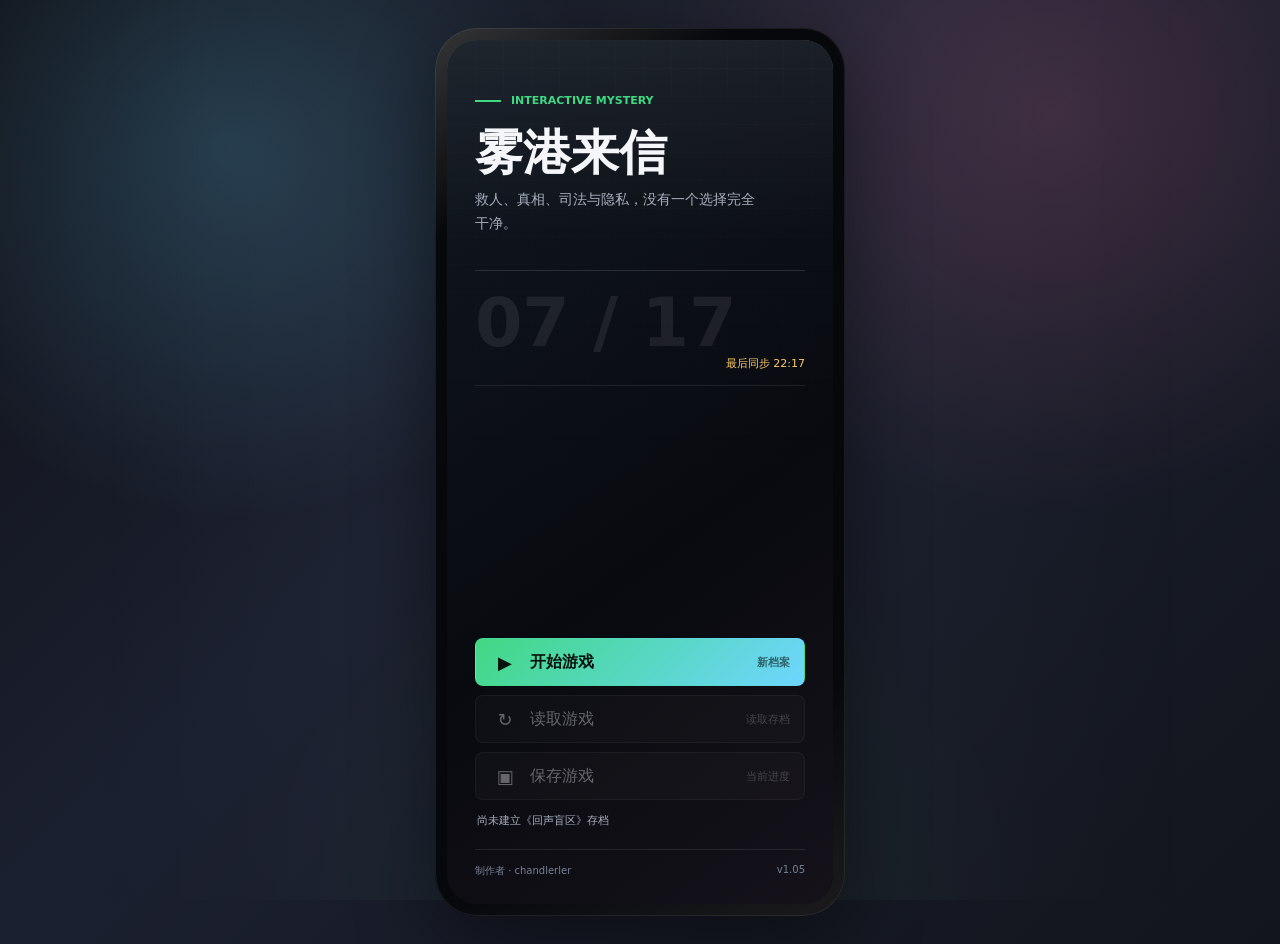
==== commit 727c23aa: "Update phone mystery game" ====
--- a/index.html
+++ b/index.html
@@ -16,10 +16,9 @@
   <title>雾港来信：回声盲区</title>
   <style>
     /*
-      这个文件是一个“最小可玩模型”：
-      - 所有界面、剧本、谜题逻辑都放在同一个 HTML 中，方便你直接打开试玩。
-      - 后续正式开发时，可以把 GAME_DATA 拆成 JSON 文件，把每个 App 拆成独立组件。
-      - 注释会尽量解释“为什么这样写”，而不是只解释语法。
+      这是一个用于验证玩法框架的最小可玩模型。
+      页面负责模拟手机外观，剧情、线索、事件和结局位于 data 目录，运行逻辑位于 game.js。
+      注释会尽量解释“为什么这样写”，而不是只解释语法。
     */
 
     :root {
@@ -329,6 +328,15 @@
       font-weight: 700;
     }
 
+    .menu-action.continue-action {
+      border-color: rgba(64, 216, 131, .4);
+      background: rgba(64, 216, 131, .1);
+    }
+
+    .menu-action[hidden] {
+      display: none;
+    }
+
     .menu-action:disabled {
       cursor: not-allowed;
       opacity: .38;
@@ -391,6 +399,7 @@
       font-weight: 500;
       position: relative;
       z-index: 42;
+      touch-action: none;
     }
 
     .status-left {
@@ -423,6 +432,7 @@
       background: transparent;
       z-index: 44;
       cursor: grab;
+      touch-action: none;
     }
 
     .signal {
@@ -783,6 +793,7 @@
       transform: translateY(-108%);
       transition: transform .32s cubic-bezier(.2, .8, .2, 1);
       z-index: 40;
+      touch-action: none;
     }
 
     .notification-shade.open {
@@ -1535,6 +1546,8 @@
         aspect-ratio: auto;
         border-radius: 0;
         padding: 0;
+        background: #0d1017;
+        box-shadow: none;
       }
 
       .phone {
@@ -1558,8 +1571,63 @@
       }
     }
 
+    /*
+      有些手机浏览器会用大于 420px 的 CSS 视口，单靠宽度媒体查询仍会显示电脑外壳。
+      粗指针且无悬停能力可以更可靠地识别触屏手机：隐藏模拟刘海、外框和阴影，
+      让游戏直接铺满真实设备的可视区域；电脑仍保留原来的手机模型。
+    */
+    @media (hover: none) and (pointer: coarse) {
+      html,
+      body {
+        width: 100%;
+        height: 100%;
+        overflow: hidden;
+        background: #0d1017;
+      }
+
+      body::before,
+      .speaker {
+        display: none;
+      }
+
+      .stage,
+      .phone-shell,
+      .phone {
+        width: 100%;
+        max-width: none;
+        height: 100vh;
+        height: 100dvh;
+        min-height: 0;
+        margin: 0;
+        padding: 0;
+        border: 0;
+        border-radius: 0;
+        box-shadow: none;
+      }
+
+      .phone-shell {
+        aspect-ratio: auto;
+        background: #0d1017;
+      }
+
+      .status-bar {
+        height: calc(44px + env(safe-area-inset-top));
+        padding-top: calc(12px + env(safe-area-inset-top));
+      }
+
+      .screen {
+        inset: calc(44px + env(safe-area-inset-top)) 0 0;
+      }
+
+      .start-menu {
+        border-radius: 0;
+        padding-top: max(54px, calc(28px + env(safe-area-inset-top)));
+        padding-bottom: max(22px, env(safe-area-inset-bottom));
+      }
+    }
+
     /* ========================================================
-       v1.04 多人物剧情系统
+       v1.05 多人物剧情系统
        这些样式服务于联系人、证据照片、关系值和多结局界面。
        ======================================================== */
     .messenger-shell {
@@ -1697,6 +1765,29 @@
 
     .contact-card-copy {
       min-width: 0;
+    }
+
+    .contact-card-copy .typing-status {
+      min-height: 17px;
+      display: block;
+      color: var(--green);
+      line-height: 17px;
+    }
+
+    .contact-card-copy .typing-status.active::after {
+      content: "";
+      display: inline-block;
+      width: 14px;
+      height: 4px;
+      margin-left: 5px;
+      vertical-align: 2px;
+      background: radial-gradient(circle, currentColor 1.5px, transparent 2px) 0 0 / 5px 4px repeat-x;
+      animation: typingPulse 1s ease-in-out infinite;
+    }
+
+    @keyframes typingPulse {
+      0%, 100% { opacity: .35; }
+      50% { opacity: 1; }
     }
 
     .quiet-state {
@@ -2170,6 +2261,11 @@
           </div>
 
           <div class="menu-actions">
+            <button class="menu-action continue-action" type="button" id="continueGameBtn" hidden>
+              <span class="menu-action-icon" aria-hidden="true">›</span>
+              <span>继续游戏</span>
+              <span class="menu-action-meta">返回当前画面</span>
+            </button>
             <button class="menu-action primary" type="button" id="newGameBtn">
               <span class="menu-action-icon" aria-hidden="true">▶</span>
               <span>开始游戏</span>
@@ -2190,7 +2286,7 @@
 
           <footer class="menu-footer">
             <span>制作者 · chandlerler</span>
-            <span id="menuVersion">v1.04</span>
+            <span id="menuVersion">v1.05</span>
           </footer>
         </section>
 
@@ -2211,7 +2307,7 @@
           <section id="lockScreen" class="lock-screen active">
             <div class="lock-top">
               <div class="lock-time" id="lockTime">22:17</div>
-              <div class="lock-date">7月17日 周五 · 雾港市</div>
+              <div class="lock-date" id="lockDate">7月17日 周五 · 雾港市</div>
               <button class="lock-notice" type="button" data-lock-open-chat>
                 <img class="notice-icon character-avatar" src="assets/avatars/linxia.jpg" alt="林夏">
                 <span>
@@ -2265,7 +2361,7 @@
           <section id="homeScreen" class="home-screen">
             <div class="date-card">
               <div class="time" id="homeTime">22:17</div>
-              <div class="date">7月17日 周五 · 雾港市</div>
+              <div class="date" id="homeDate">7月17日 周五 · 雾港市</div>
             </div>
 
             <button class="notice" type="button" data-open-app="chat">
@@ -2379,11 +2475,12 @@
     </section>
   </main>
 
-  <script src="data/characters.js"></script>
-  <script src="data/dialogues.js"></script>
-  <script src="data/clues.js"></script>
-  <script src="data/events.js"></script>
-  <script src="data/endings.js"></script>
-  <script src="game.js"></script>
+  <!-- 版本参数用于绕过手机浏览器对拆分脚本的旧缓存，避免 HTML 与剧情引擎版本不一致。 -->
+  <script src="data/characters.js?v=1.05.3"></script>
+  <script src="data/dialogues.js?v=1.05.3"></script>
+  <script src="data/clues.js?v=1.05.3"></script>
+  <script src="data/events.js?v=1.05.3"></script>
+  <script src="data/endings.js?v=1.05.3"></script>
+  <script src="game.js?v=1.05.3"></script>
 </body>
 </html>
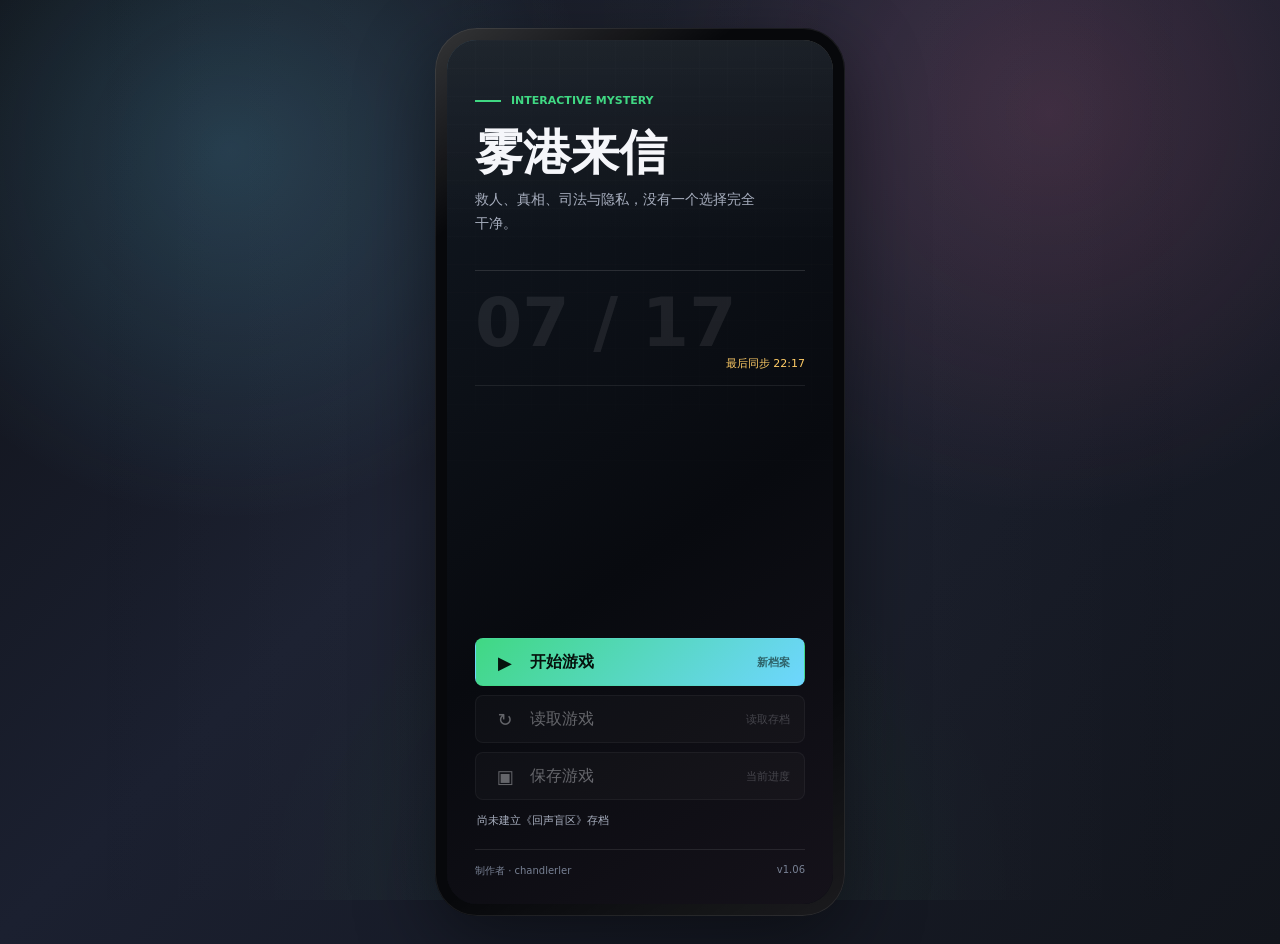
==== commit a0c32a7a: "Update phone mystery game" ====
--- a/index.html
+++ b/index.html
@@ -687,6 +687,7 @@
     .logo-vault { color: #fff5d6; }
     .logo-ending { color: #fff7ed; }
     .logo-help { color: #f5fcff; }
+    .logo-settings { color: #f7fbff; }
 
     .notice b {
       display: block;
@@ -1039,6 +1040,62 @@
       color: #06130d;
     }
 
+    /* 图片与内部链接沿用气泡位置，但采用稳定尺寸，避免资源加载时推动聊天布局。 */
+    .chat-image-message,
+    .chat-link-message {
+      width: min(242px, 66vw);
+      padding: 0;
+      overflow: hidden;
+      text-align: left;
+      color: var(--text);
+    }
+
+    .chat-image-message img {
+      width: 100%;
+      aspect-ratio: 4 / 3;
+      display: block;
+      object-fit: cover;
+    }
+
+    .chat-image-message span {
+      display: block;
+      padding: 9px 11px 10px;
+      color: rgba(255, 255, 255, .78);
+      font-size: 12px;
+      line-height: 1.5;
+    }
+
+    .chat-link-message {
+      padding: 12px;
+      display: grid;
+      gap: 5px;
+      border-left: 3px solid var(--cyan);
+    }
+
+    .chat-link-message small {
+      color: var(--cyan);
+      font-size: 10px;
+      text-transform: uppercase;
+    }
+
+    .chat-link-message b {
+      font-size: 14px;
+      font-weight: 600;
+    }
+
+    .chat-link-message span {
+      color: var(--muted);
+      font-size: 12px;
+      line-height: 1.5;
+    }
+
+    .chat-link-message i {
+      margin-top: 3px;
+      color: var(--green);
+      font-size: 11px;
+      font-style: normal;
+    }
+
     .msg-time {
       padding: 0 4px;
       color: var(--dim);
@@ -1256,6 +1313,26 @@
     .browser-result {
       padding: 13px;
       margin-bottom: 10px;
+      width: 100%;
+      color: var(--text);
+      text-align: left;
+    }
+
+    .browser-article {
+      padding: 24px 18px;
+    }
+
+    .browser-article h2 {
+      margin: 8px 0 14px;
+      font-size: 24px;
+      line-height: 1.35;
+    }
+
+    .browser-article p {
+      margin: 0 0 24px;
+      color: var(--muted);
+      font-size: 14px;
+      line-height: 1.9;
     }
 
     .browser-result b {
@@ -1393,6 +1470,118 @@
       padding: 14px;
       display: grid;
       gap: 12px;
+    }
+
+    .settings-page {
+      padding: 14px;
+      display: grid;
+      gap: 12px;
+    }
+
+    .settings-group,
+    .settings-note {
+      border: 1px solid var(--line);
+      border-radius: 18px;
+      background: rgba(255, 255, 255, .055);
+      overflow: hidden;
+    }
+
+    .settings-group h3 {
+      margin: 0;
+      padding: 13px 14px 9px;
+      color: var(--muted);
+      font-size: 12px;
+      font-weight: 500;
+    }
+
+    .setting-row {
+      min-height: 72px;
+      padding: 10px 14px;
+      display: grid;
+      grid-template-columns: 38px 1fr auto;
+      align-items: center;
+      gap: 10px;
+      border-top: 1px solid var(--line);
+    }
+
+    .setting-symbol {
+      width: 34px;
+      height: 34px;
+      border-radius: 10px;
+      display: grid;
+      place-items: center;
+      background: linear-gradient(135deg, #4ed59a, #5a8cff);
+      color: #08130f;
+      font-size: 18px;
+      font-weight: 600;
+    }
+
+    .setting-copy b,
+    .setting-copy small {
+      display: block;
+    }
+
+    .setting-copy b {
+      margin-bottom: 3px;
+      font-size: 14px;
+      font-weight: 500;
+    }
+
+    .setting-copy small,
+    .system-switch small,
+    .settings-note span {
+      color: var(--muted);
+      font-size: 11px;
+    }
+
+    .system-switch {
+      display: grid;
+      justify-items: end;
+      gap: 4px;
+      background: transparent;
+    }
+
+    .switch-track {
+      width: 42px;
+      height: 24px;
+      padding: 3px;
+      display: block;
+      border-radius: 12px;
+      background: rgba(255, 255, 255, .16);
+      transition: background .18s ease;
+    }
+
+    .switch-track i {
+      width: 18px;
+      height: 18px;
+      display: block;
+      border-radius: 50%;
+      background: white;
+      box-shadow: 0 2px 6px rgba(0, 0, 0, .3);
+      transition: transform .18s ease;
+    }
+
+    .system-switch.on .switch-track {
+      background: var(--green);
+    }
+
+    .system-switch.on .switch-track i {
+      transform: translateX(18px);
+    }
+
+    .settings-note {
+      padding: 14px;
+    }
+
+    .settings-note b,
+    .settings-note span {
+      display: block;
+    }
+
+    .settings-note b {
+      margin-bottom: 5px;
+      font-size: 13px;
+      font-weight: 500;
     }
 
     .help-hero {
@@ -1627,7 +1816,7 @@
     }
 
     /* ========================================================
-       v1.05 多人物剧情系统
+       v1.06 富媒体消息与通知反馈
        这些样式服务于联系人、证据照片、关系值和多结局界面。
        ======================================================== */
     .messenger-shell {
@@ -2241,6 +2430,10 @@
       <circle cx="12" cy="12" r="10"/>
       <path d="M9.09 9a3 3 0 0 1 5.83 1c0 2-3 3-3 3M12 17h.01"/>
     </symbol>
+    <symbol id="logo-settings" viewBox="0 0 24 24">
+      <path d="M12.22 2h-.44a2 2 0 0 0-2 2v.18a2 2 0 0 1-1 1.73l-.43.25a2 2 0 0 1-2 0l-.15-.08a2 2 0 0 0-2.73.73l-.22.38a2 2 0 0 0 .73 2.73l.15.1a2 2 0 0 1 1 1.72v.51a2 2 0 0 1-1 1.74l-.15.09a2 2 0 0 0-.73 2.73l.22.38a2 2 0 0 0 2.73.73l.15-.08a2 2 0 0 1 2 0l.43.25a2 2 0 0 1 1 1.73V20a2 2 0 0 0 2 2h.44a2 2 0 0 0 2-2v-.18a2 2 0 0 1 1-1.73l.43-.25a2 2 0 0 1 2 0l.15.08a2 2 0 0 0 2.73-.73l.22-.38a2 2 0 0 0-.73-2.73l-.15-.09a2 2 0 0 1-1-1.74v-.51a2 2 0 0 1 1-1.74l.15-.09a2 2 0 0 0 .73-2.73l-.22-.38a2 2 0 0 0-2.73-.73l-.15.08a2 2 0 0 1-2 0l-.43-.25a2 2 0 0 1-1-1.73V4a2 2 0 0 0-2-2z"/>
+      <circle cx="12" cy="12" r="3"/>
+    </symbol>
   </svg>
 
   <main class="stage">
@@ -2286,7 +2479,7 @@
 
           <footer class="menu-footer">
             <span>制作者 · chandlerler</span>
-            <span id="menuVersion">v1.05</span>
+            <span id="menuVersion">v1.06</span>
           </footer>
         </section>
 
@@ -2336,8 +2529,8 @@
             <div class="quick-grid" aria-label="快捷开关">
               <button class="quick-toggle on" type="button">5G<br>在线</button>
               <button class="quick-toggle on" type="button">定位<br>开启</button>
-              <button class="quick-toggle" type="button">静音<br>关闭</button>
-              <button class="quick-toggle" type="button">电量<br>72%</button>
+              <button class="quick-toggle on" type="button" data-setting-toggle="sound" aria-pressed="true">提示音<br><span data-setting-state>开启</span></button>
+              <button class="quick-toggle on" type="button" data-setting-toggle="vibration" aria-pressed="true">震动<br><span data-setting-state>开启</span></button>
             </div>
             <button class="shade-card" type="button" data-open-app="chat">
               <img class="notice-icon character-avatar" src="assets/avatars/linxia.jpg" alt="">
@@ -2428,6 +2621,12 @@
                 </span>
                 <span>调查簿</span>
               </button>
+              <button class="app-icon" type="button" data-open-app="settings">
+                <span class="icon-tile" style="background:linear-gradient(135deg,#7c8799,#303641)">
+                  <svg class="app-logo-svg logo-settings" aria-hidden="true"><use href="#logo-settings"></use></svg>
+                </span>
+                <span>设置</span>
+              </button>
             </div>
 
             <div class="dock">
@@ -2476,11 +2675,11 @@
   </main>
 
   <!-- 版本参数用于绕过手机浏览器对拆分脚本的旧缓存，避免 HTML 与剧情引擎版本不一致。 -->
-  <script src="data/characters.js?v=1.05.3"></script>
-  <script src="data/dialogues.js?v=1.05.3"></script>
-  <script src="data/clues.js?v=1.05.3"></script>
-  <script src="data/events.js?v=1.05.3"></script>
-  <script src="data/endings.js?v=1.05.3"></script>
-  <script src="game.js?v=1.05.3"></script>
+  <script src="data/characters.js?v=1.06.1"></script>
+  <script src="data/dialogues.js?v=1.06.1"></script>
+  <script src="data/clues.js?v=1.06.1"></script>
+  <script src="data/events.js?v=1.06.1"></script>
+  <script src="data/endings.js?v=1.06.1"></script>
+  <script src="game.js?v=1.06.1"></script>
 </body>
 </html>
